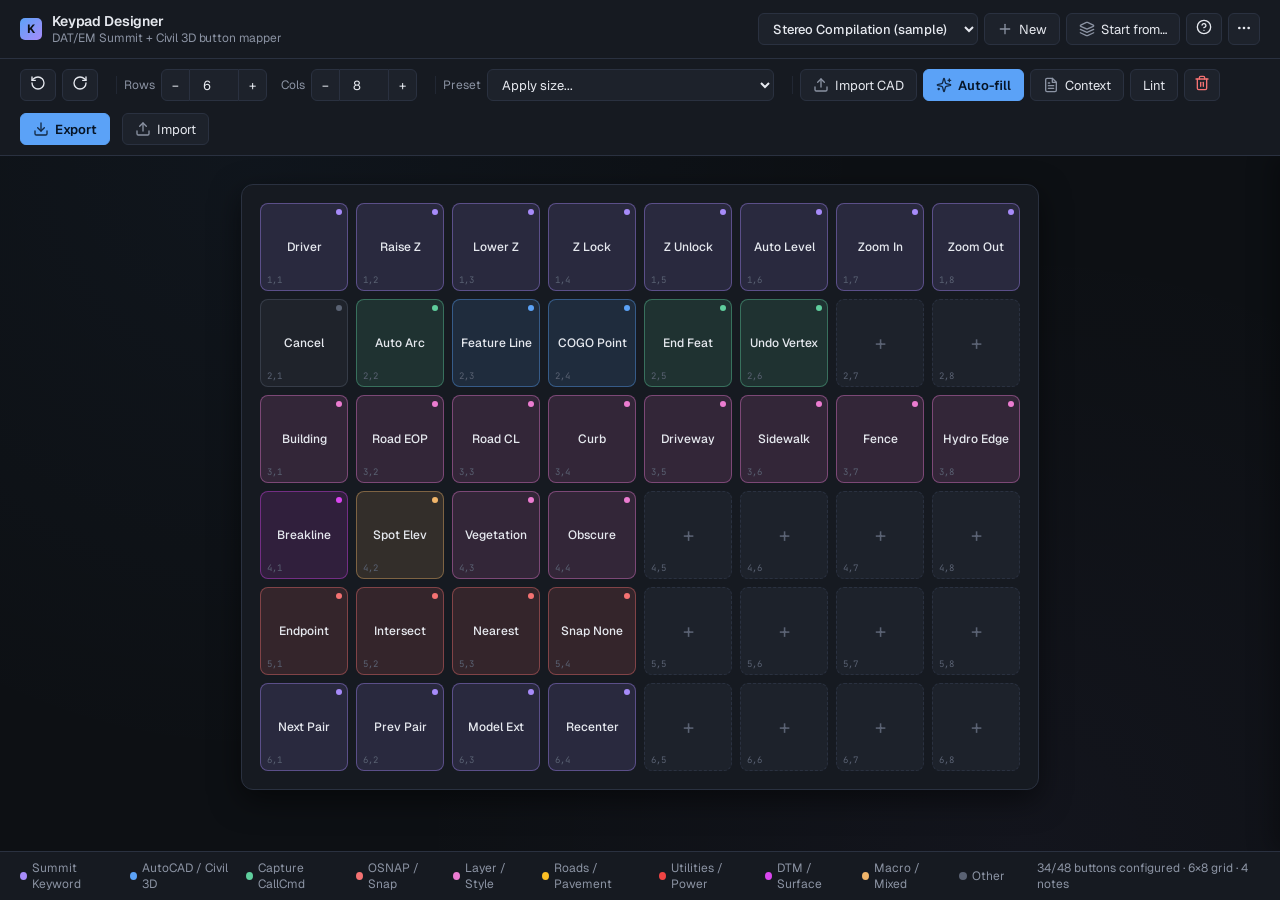
==== index.html @ 13aca1b8 "chore(ui): compact toolbar so it fits one row Three slim-downs to stop the lone "Import JSON / .dkf"" ====
<!DOCTYPE html>
<html lang="en">
<head>
  <meta charset="UTF-8">
  <meta name="viewport" content="width=device-width, initial-scale=1">
  <title>Keypad Designer · DAT/EM Summit Evolution</title>
  <meta name="description" content="AI-assisted keypad button designer for aerial photogrammetry stereo compilation in DAT/EM Summit Evolution + Civil 3D.">
  <link rel="preconnect" href="https://fonts.googleapis.com">
  <link rel="preconnect" href="https://fonts.gstatic.com" crossorigin>
  <link href="https://fonts.googleapis.com/css2?family=Geist:wght@400;500;600;700&family=JetBrains+Mono:wght@400;500&display=swap" rel="stylesheet">
  <link rel="stylesheet" href="css/app.css">
</head>
<body>
<div class="app">

  <!-- HEADER -->
  <header>
    <div class="logo">
      <div class="logo-mark">K</div>
      <div>
        Keypad Designer
        <div class="logo-sub">DAT/EM Summit + Civil 3D button mapper</div>
      </div>
    </div>
    <div class="spacer"></div>
    <div class="project-controls">
      <select id="projectSelect" title="Switch project"></select>
      <button onclick="newProject()" title="New blank project"><span class="btn-icon" data-icon="plus"></span>New</button>
      <button onclick="openTemplatePicker()" title="Start a new project from an existing one"><span class="btn-icon" data-icon="layers"></span>Start from…</button>
      <button onclick="openGuide()" class="icon" title="Quick guide for Civil 3D + DAT/EM compilers"><span data-icon="help"></span></button>
      <details class="menu-popover">
        <summary class="icon menu-trigger" title="Project options"><span data-icon="more"></span></summary>
        <div class="popover-menu" id="projectMenu">
          <button onclick="toggleTemplate(); closeProjectMenu()" id="templateBtn"><span class="menu-icon" data-icon="starOutline"></span>Mark as template</button>
          <button onclick="renameProject(); closeProjectMenu()"><span class="menu-icon" data-icon="pencil"></span>Rename project</button>
          <button onclick="duplicateProject(); closeProjectMenu()"><span class="menu-icon" data-icon="copy"></span>Duplicate project</button>
          <div class="popover-divider"></div>
          <button onclick="deleteProject(); closeProjectMenu()" class="danger"><span class="menu-icon" data-icon="trash"></span>Delete project</button>
        </div>
      </details>
    </div>
  </header>

  <!-- TOOLBAR -->
  <div class="toolbar">
    <div class="group">
      <button id="undoBtn" class="icon" onclick="doUndo()" title="Undo (Cmd/Ctrl + Z) — reverses the last change to this project" disabled><span data-icon="rotateLeft"></span></button>
      <button id="redoBtn" class="icon" onclick="doRedo()" title="Redo (Cmd/Ctrl + Shift + Z, or Cmd/Ctrl + Y)" disabled><span data-icon="rotateRight"></span></button>
    </div>
    <div class="group">
      <label>Rows</label>
      <div class="stepper">
        <button onclick="changeGrid(-1, 0)">−</button>
        <input type="number" id="rowsInput" min="1" max="20" readonly>
        <button onclick="changeGrid(1, 0)">+</button>
      </div>
      <label style="margin-left:8px">Cols</label>
      <div class="stepper">
        <button onclick="changeGrid(0, -1)">−</button>
        <input type="number" id="colsInput" min="1" max="20" readonly>
        <button onclick="changeGrid(0, 1)">+</button>
      </div>
    </div>
    <div class="group">
      <label>Preset</label>
      <select onchange="applyPreset(this.value); this.value=''">
        <option value="">Apply size...</option>
        <option value="6,8">6 × 8 (small overlay)</option>
        <option value="9,12">9 × 12 (medium overlay)</option>
        <option value="18,14">18 × 14 (full DAT/EM keypad, 252 buttons)</option>
      </select>
    </div>
    <div class="group">
      <button onclick="openDxfImport()" title="Generate buttons from layers in a CAD .dxf / .dwg / .dwt file"><span class="btn-icon" data-icon="upload"></span>Import CAD</button>
      <button onclick="openAutofill()" title="Auto-generate a complete keypad layout from your project context" class="primary"><span class="btn-icon" data-icon="sparkles"></span>Auto-fill</button>
      <button onclick="openContext()" title="Edit project feature codes and conventions"><span class="btn-icon" data-icon="fileText"></span>Context</button>
      <button onclick="openLint()" id="lintBtn" title="Find common button-command bugs across the whole keypad (missing ^C^C, unclosed -LAYER, dialog INSERT, non-transparent OSNAP, etc.) and apply one-click fixes.">Lint</button>
      <button onclick="clearAll()" class="icon danger" title="Clear all buttons in this project (cannot be undone via a single click — use Cmd/Ctrl+Z if you change your mind)"><span data-icon="trash"></span></button>
    </div>
    <div class="spacer"></div>
    <button onclick="openExport()" class="primary"><span class="btn-icon" data-icon="download"></span>Export</button>
    <button onclick="openImport()" title="Import a .dkf or JSON backup file (or paste contents). For new buttons from a CAD layer table, use Import CAD instead."><span class="btn-icon" data-icon="upload"></span>Import</button>
  </div>

  <!-- MAIN -->
  <main>
    <div class="grid-area">
      <div id="emptyStateBanner" class="empty-banner" style="display:none">
        <div class="empty-banner-icon" data-icon="sparkles" data-icon-size="28"></div>
        <div class="empty-banner-text">
          <strong>This keypad is empty.</strong>
          <p>Drop a CAD file (.dwg / .dxf / .dwt) to auto-generate buttons from your layer table, or use Auto-fill for an AI-designed layout. You can also start from a saved template.</p>
        </div>
        <div class="empty-banner-actions">
          <button onclick="openDxfImport()" class="primary"><span class="btn-icon" data-icon="upload"></span>Import CAD file</button>
          <button onclick="openAutofill()"><span class="btn-icon" data-icon="sparkles"></span>Auto-fill</button>
          <button onclick="openTemplatePicker()"><span class="btn-icon" data-icon="layers"></span>Start from…</button>
        </div>
      </div>
      <div id="keypad" class="keypad"></div>
    </div>

    <!-- EDIT PANEL -->
    <aside class="side" id="sidePanel">
      <header>
        <div>
          <div class="side-title" id="sideTitle">Edit Button</div>
          <div class="side-pos" id="sidePos">—</div>
        </div>
        <button onclick="closeSide()" class="icon">✕</button>
      </header>
      <div class="side-body">

        <div class="ai-section">
          <div class="ai-header">
            <span class="ai-icon" data-icon="sparkles" data-icon-size="14"></span>
            <span>Generate from description</span>
          </div>
          <div class="ai-sub">Describe what you want this button to do, in plain English. I'll figure out the command syntax.</div>
          <div class="ai-suggestions" id="aiChips">
            <span class="ai-chip">Switch to BLDG layer and start a 3D polyline</span>
            <span class="ai-chip">Place a spot elevation as a COGO point</span>
            <span class="ai-chip">Lock cursor Z for collecting a roof outline</span>
            <span class="ai-chip">Start a breakline as a Civil 3D feature line</span>
            <span class="ai-chip">End the current feature</span>
            <span class="ai-chip">Toggle endpoint snap on transparently</span>
          </div>
          <textarea id="aiPrompt" placeholder="e.g. Switch to ROAD_EOP layer, start a 3D polyline, with nearest snap on"></textarea>
          <button class="ai-btn" id="aiBtn" onclick="generateCommand()">Generate</button>
          <div class="ai-status" id="aiStatus"></div>
        </div>

        <div class="field">
          <label>Label</label>
          <input type="text" id="fLabel" placeholder="e.g. Start Polyline">
        </div>

        <div class="field">
          <label>Category Color</label>
          <div class="color-swatch-row" id="colorRow"></div>
        </div>

        <div class="field">
          <label class="checkbox-row">
            <input type="checkbox" id="fHeader">
            <span>Section header (visual divider, no command)</span>
          </label>
        </div>

        <div class="field">
          <label>Span (cells)</label>
          <div class="span-controls">
            <span>W <input type="number" id="fWidth" min="1" max="14" value="1"></span>
            <span>H <input type="number" id="fHeight" min="1" max="18" value="1"></span>
          </div>
        </div>

        <div class="field">
          <label>Icon (BMP filename) <span style="color:var(--text-faint);font-weight:400">— optional</span></label>
          <input type="text" id="fBitmap" list="dkfBitmaps" placeholder="e.g. cross.bmp">
          <datalist id="dkfBitmaps">
            <option value="cross.bmp">crosshair</option>
            <option value="hcntl.bmp">horizontal control</option>
            <option value="vcntl.bmp">vertical control</option>
            <option value="hvcntl.bmp">horizontal + vertical control</option>
            <option value="inddep.bmp">independent point</option>
            <option value="paspnt.bmp">passpoint</option>
            <option value="photoc.bmp">photo center</option>
          </datalist>
          <div class="bitmap-tools">
            <input type="file" id="fBitmapUpload" accept="image/*" style="display:none">
            <button type="button" id="fBitmapUploadBtn" class="bitmap-upload-btn">Upload custom icon…</button>
            <button type="button" id="fBitmapDrawBtn" class="bitmap-upload-btn">Draw icon…</button>
            <span id="fBitmapPreview" class="bitmap-preview-tile" style="display:none"></span>
            <span id="fBitmapStatus" class="bitmap-status"></span>
          </div>
        </div>

        <div class="field">
          <label>Commands</label>
          <textarea id="fCommands" rows="6" placeholder="^C^C_PLINE&#10;_LAYER;S;UTIL_WATER;;"></textarea>
          <div id="lintList" class="lint-list"></div>
          <div class="examples">
            <div class="ex-title">Examples (click to insert)</div>
            <div class="ex-group">AutoCAD / Civil 3D</div>
            <div class="ex-item">^C^C<span class="ex-desc"> — cancel running command</span></div>
            <div class="ex-item">^C^C_3DPOLY<span class="ex-desc"> — start 3D polyline</span></div>
            <div class="ex-item">^C^C-LAYER;S;LAYER_NAME;;<span class="ex-desc"> — set active layer</span></div>
            <div class="ex-item">^C^C-INSERT;BLOCKNAME;<span class="ex-desc"> — insert a block (then click)</span></div>
            <div class="ex-item">'_-osnap;end<span class="ex-desc"> — set OSNAP to endpoint</span></div>
            <div class="ex-item">^C^C_AECCDRAWFEATURELINES<span class="ex-desc"> — Civil 3D feature line</span></div>
            <div class="ex-item">^C^C_AECCCREATEPTMANUAL<span class="ex-desc"> — create COGO point</span></div>
            <div class="ex-group">DAT/EM Capture</div>
            <div class="ex-item">AUTOARC3D<span class="ex-desc"> — 3D auto-arc (preferred for stereo)</span></div>
            <div class="ex-item">AUTOARC2D<span class="ex-desc"> — 2D auto-arc</span></div>
            <div class="ex-item">PSQR<span class="ex-desc"> — place square (building corners)</span></div>
            <div class="ex-item">PSQR2D<span class="ex-desc"> — 2D place square</span></div>
            <div class="ex-item">Bspline<span class="ex-desc"> — B-spline curve</span></div>
            <div class="ex-item">Breakline<span class="ex-desc"> — DAT/EM breakline collection</span></div>
            <div class="ex-item">place cell<span class="ex-desc"> — place a symbol cell (block)</span></div>
            <div class="ex-item">place lstring<span class="ex-desc"> — place a linestring</span></div>
            <div class="ex-item">place lstring stream space<span class="ex-desc"> — streaming linestring</span></div>
            <div class="ex-group">DAT/EM Capture CallCmds</div>
            <div class="ex-item">CallCmd EndFeature<span class="ex-desc"> — end the current feature</span></div>
            <div class="ex-item">CallCmd StartFeature<span class="ex-desc"> — start a new feature</span></div>
            <div class="ex-item">CallCmd UndoLastVertex<span class="ex-desc"> — back up one vertex</span></div>
            <div class="ex-item">CallCmd SmartCode<span class="ex-desc"> — smart code prompt</span></div>
            <div class="ex-group">Summit Evolution keywords</div>
            <div class="ex-item">Driver<span class="ex-desc"> — accept point at cursor</span></div>
            <div class="ex-item">ZoomIn<span class="ex-desc"> — image zoom in</span></div>
            <div class="ex-item">ZoomOut<span class="ex-desc"> — image zoom out</span></div>
            <div class="ex-item">RaiseZ<span class="ex-desc"> — raise stereo cursor Z</span></div>
            <div class="ex-item">LowerZ<span class="ex-desc"> — lower stereo cursor Z</span></div>
            <div class="ex-item">ZLock<span class="ex-desc"> — lock cursor at current Z</span></div>
            <div class="ex-item">ZUnlock<span class="ex-desc"> — release Z lock</span></div>
            <div class="ex-item">AutoLevel<span class="ex-desc"> — auto-level cursor on ground</span></div>
            <div class="ex-item">NextStereoPair<span class="ex-desc"> — next model in project</span></div>
            <div class="ex-item">ModelExtents<span class="ex-desc"> — zoom to current model</span></div>
          </div>
        </div>

        <div class="field">
          <label>Notes (private to this designer)</label>
          <textarea id="fNotes" rows="2" placeholder="What this button does, when to use it, etc."></textarea>
        </div>
      </div>
      <div class="side-footer">
        <button onclick="clearButton()" class="danger">Clear button</button>
        <div>
          <button onclick="closeSide()">Cancel</button>
          <button onclick="saveButton()" class="primary">Save</button>
        </div>
      </div>
    </aside>
  </main>

  <!-- STATUS -->
  <div class="status">
    <div class="legend" id="legend"></div>
    <div class="spacer" style="flex:1"></div>
    <div id="statusInfo">—</div>
  </div>

</div>

<!-- EXPORT MODAL -->
<div class="modal-bg" id="exportModal">
  <div class="modal">
    <header id="exportTitle">Export reference</header>
    <div class="modal-body">
      <div style="display:flex;gap:8px;margin-bottom:10px">
        <button onclick="setExportMode('text')" id="expBtnText" class="primary">Reference text</button>
        <button onclick="setExportMode('json')" id="expBtnJson">JSON backup</button>
        <button onclick="setExportMode('dkf')" id="expBtnDkf">DAT/EM .dkf</button>
        <button onclick="setExportMode('zip')" id="expBtnZip">ZIP (.dkf + bitmaps)</button>
      </div>
      <textarea class="export-text" id="exportText" readonly></textarea>
    </div>
    <footer>
      <button onclick="closeModal('exportModal')">Close</button>
      <button onclick="copyExport()" class="primary">Copy to clipboard</button>
      <button onclick="downloadExport()">Download</button>
    </footer>
  </div>
</div>

<!-- IMPORT MODAL -->
<div class="modal-bg" id="importModal" data-keep-on-bg-click="true">
  <div class="modal">
    <header>Import keypad</header>
    <div class="modal-body">
      <p style="color:var(--text-dim);font-size:12px;margin-top:0">Pick a <code>.dkf</code> or JSON backup file, or paste its contents below. Either is added as a new project (won't overwrite existing). Some <code>.dkf</code> features are flattened on import — see toast for details.</p>
      <div style="display:flex;gap:8px;align-items:center;margin:0 0 10px;font-size:12.5px">
        <input type="file" id="importFile" accept=".dkf,.json,.txt,application/json,text/plain" style="display:none">
        <button type="button" onclick="document.getElementById('importFile').click()" title="Pick a .dkf or .json file from disk. Contents are loaded into the textarea — click Import to actually create the project.">Choose file…</button>
        <span style="color:var(--text-faint)">— or paste below</span>
      </div>
      <textarea class="export-text" id="importText" placeholder='Paste JSON backup or .dkf contents'></textarea>
    </div>
    <footer>
      <button onclick="cancelModal('importModal')">Cancel</button>
      <button onclick="doImport()" class="primary">Import</button>
    </footer>
  </div>
</div>

<!-- DXF IMPORT MODAL -->
<div class="modal-bg" id="dxfImportModal" data-keep-on-bg-click="true">
  <div class="modal modal-wide">
    <header>Generate buttons from CAD layers</header>
    <div class="modal-body">
      <p style="color:var(--text-dim);font-size:12px;margin-top:0">Drop a <code>.dxf</code>, <code>.dwg</code>, or <code>.dwt</code> file. The layer table is parsed and you pick which layers become buttons. DWG/DWT parsing uses an in-browser WASM build of LibreDWG; expect a one-time ~14 MB download on first use of that path (cached after).</p>
      <div id="dxfDropZone" class="dxf-dropzone">
        <input type="file" id="dxfFile" accept=".dxf,.dwg,.dwt" style="display:none">
        <div id="dxfDropText">Drop a .dxf / .dwg / .dwt here, or <button type="button" id="dxfPickBtn" class="link-btn">choose file</button></div>
      </div>
      <div id="dxfStatus" class="ai-status"></div>
      <div id="dxfPickArea" style="display:none">
        <div class="dxf-controls">
          <input type="search" id="dxfSearch" placeholder="Filter by name…">
          <label class="checkbox-row"><input type="checkbox" id="dxfHideOff" checked><span>Hide layers that are OFF in the template</span></label>
          <label class="checkbox-row"><input type="checkbox" id="dxfHideEmpty" checked><span>Hide layers with no entities (not actually mapped in this drawing)</span></label>
          <div class="dxf-quick">
            <button type="button" onclick="dxfSelectAll(true)">Select all visible</button>
            <button type="button" onclick="dxfSelectAll(false)">None</button>
          </div>
        </div>
        <div id="dxfLayerList" class="dxf-layer-list"></div>

        <div id="dxfBlocksSection" class="dxf-blocks-section" style="display:none">
          <h4 class="dxf-section-heading">Blocks (insert-symbol buttons)</h4>
          <p class="dxf-section-sub">Each selected block becomes a button that switches to the block's dominant insertion layer and runs <code>-INSERT</code> for that symbol. The keypad press stops at the insertion-point prompt so you click where to drop it.</p>
          <div class="dxf-controls">
            <div class="dxf-quick">
              <button type="button" onclick="dxfBlocksSelectAll(true)">Select all used</button>
              <button type="button" onclick="dxfBlocksSelectAll(false)">None</button>
            </div>
          </div>
          <div id="dxfBlockList" class="dxf-layer-list"></div>
        </div>
        <div class="dxf-options">
          <label>Fill mode:
            <select id="dxfFillMode">
              <option value="empty">Fill empty cells only</option>
              <option value="replace">Replace all buttons</option>
            </select>
          </label>
          <label>Start at row: <input type="number" id="dxfStartRow" min="0" value="2" style="width:60px"></label>
        </div>
        <div class="dxf-options">
          <label class="checkbox-row"><input type="checkbox" id="dxfIncludeControls" checked><span>Prepend a default control row at the top (Driver, Z-lock, Cancel, OSNAPs, etc.) — auto-bumps the start row</span></label>
        </div>
        <div class="dxf-options">
          <label class="checkbox-row"><input type="checkbox" id="dxfLinkBlocks" checked><span>Auto-link blocks to their dominant layer (one button does layer-switch + symbol insert)</span></label>
        </div>
        <div class="dxf-options">
          <label class="checkbox-row"><input type="checkbox" id="dxfBlockIcons" checked><span>Bundle block previews as button icons (24×24 BMP — included automatically in ZIP export)</span></label>
        </div>
        <div class="dxf-options">
          <label class="checkbox-row"><input type="checkbox" id="dxfIncludeTool" checked><span>For unlinked layers, chain a drawing tool (3D polyline, feature line for breaklines, COGO point for spots)</span></label>
        </div>
        <div class="dxf-options">
          <label class="checkbox-row"><input type="checkbox" id="dxfIncludeHeaders" checked><span>Insert 2-wide section headers between categories</span></label>
        </div>
      </div>
    </div>
    <footer>
      <button onclick="closeModal('dxfImportModal')">Cancel</button>
      <button id="dxfReportBtn" onclick="dxfExportReport()" disabled title="AI-generate a CSV documenting every mapped layer"><span class="btn-icon" data-icon="barChart"></span>Layer report (CSV)</button>
      <button id="dxfGenerateBtn" onclick="dxfGenerate()" class="primary" disabled>Generate buttons</button>
    </footer>
  </div>
</div>

<!-- CONTEXT MODAL -->
<div class="modal-bg" id="contextModal" data-keep-on-bg-click="true">
  <div class="modal" style="width:560px">
    <header>Project Context · <span id="contextProjectName" style="color:var(--text-dim);font-weight:400"></span></header>
    <div class="modal-body">
      <p style="color:var(--text-dim);font-size:12.5px;margin-top:0;line-height:1.5">
        Paste your <strong style="color:var(--text)">feature code library</strong>, layer naming convention, or anything project-specific. The AI generator will use these exact names instead of generic placeholders.
      </p>
      <p style="color:var(--text-faint);font-size:12px;margin:0 0 10px;line-height:1.5">
        Useful things to include: layer codes (BLDG, ROAD_EOP, HYDRO_EDGE, etc.), what each represents, project type (planimetric / topographic / utility), client conventions, surface naming, anything else specific to this job.
      </p>
      <div style="display:flex;gap:8px;align-items:center;margin:0 0 8px;font-size:12.5px">
        <label for="contextTemplate" style="color:var(--text-dim)">Start from a baseline:</label>
        <select id="contextTemplate" style="flex:1;min-width:0"></select>
        <button type="button" onclick="insertContextTemplate()" title="Paste the selected baseline into the textarea below. If you already have context written, you'll be asked to confirm before it's replaced.">Insert</button>
      </div>
      <div style="display:flex;gap:8px;align-items:center;margin:0 0 10px;font-size:12.5px;flex-wrap:wrap">
        <span style="color:var(--text-dim)">Or:</span>
        <input type="file" id="contextDkfFile" accept=".dkf" style="display:none">
        <button type="button" onclick="document.getElementById('contextDkfFile').click()" title="Pick a .dkf file. Layer codes, block symbols, drawing tools, and operator controls are extracted from its buttons and written into the textarea as a structured context block.">Derive from .dkf…</button>
        <input type="file" id="contextTxtFile" accept=".txt,.md,text/plain" style="display:none">
        <button type="button" onclick="document.getElementById('contextTxtFile').click()" title="Load a previously-saved context .txt file into the textarea.">Load .txt…</button>
        <button type="button" onclick="saveContextToFile()" title="Save the current textarea content as a .txt file so you can reuse it across projects.">Save .txt</button>
      </div>
      <textarea class="export-text" id="contextText" style="height:280px" placeholder="Example:&#10;Project: 2024 Mecklenburg County planimetric mapping&#10;Scale: 1in = 100ft, 2ft contours&#10;&#10;Layer codes:&#10;BLDG - building outlines, closed polylines&#10;ROAD_EOP - edge of pavement, 3D polyline&#10;ROAD_CL - road centerline, 3D polyline&#10;CURB - curb back, 3D polyline&#10;BREAKLINE - topographic breakline as Civil 3D feature line&#10;SPOT - spot elevation as COGO point&#10;HYDRO_EDGE - water edge at time of flight&#10;..."></textarea>
    </div>
    <footer>
      <button onclick="cancelModal('contextModal')">Cancel</button>
      <button onclick="saveContext()" class="primary">Save context</button>
    </footer>
  </div>
</div>

<!-- AUTOFILL MODAL -->
<div class="modal-bg" id="autofillModal" data-keep-on-bg-click="true">
  <div class="modal" style="width:520px">
    <header>
      <span class="modal-header-icon" data-icon="sparkles" data-icon-size="18"></span>
      Auto-fill keypad layout
    </header>
    <div class="modal-body">
      <p style="color:var(--text-dim);font-size:13px;margin-top:0;line-height:1.5">
        I'll design a full <strong id="autofillGridSize" style="color:var(--text)"></strong> layout based on your project context: stereo controls, drawing tools, layer switches for your feature codes, OSNAPs, and navigation.
      </p>

      <div id="autofillNoContext" style="display:none;background:rgba(244,180,114,0.1);border:1px solid rgba(244,180,114,0.3);border-radius:6px;padding:10px;margin-bottom:14px;font-size:12px;color:var(--warning)">
        ⚠ No project context set. The layout will use generic layer names. For best results, click <strong>Cancel</strong> and set up Context first with your real feature codes.
      </div>

      <div class="field" style="margin-bottom:14px">
        <label>Fill mode</label>
        <div style="display:flex;flex-direction:column;gap:6px;margin-top:4px">
          <label style="display:flex;align-items:flex-start;gap:8px;cursor:pointer;color:var(--text);text-transform:none;letter-spacing:0;font-size:13px;font-weight:400">
            <input type="radio" name="fillMode" value="empty" checked style="margin-top:2px;accent-color:var(--accent)">
            <span>Fill empty buttons only <span style="color:var(--text-dim)">(keep buttons I've already configured)</span></span>
          </label>
          <label style="display:flex;align-items:flex-start;gap:8px;cursor:pointer;color:var(--text);text-transform:none;letter-spacing:0;font-size:13px;font-weight:400">
            <input type="radio" name="fillMode" value="replace" style="margin-top:2px;accent-color:var(--accent)">
            <span>Replace everything <span style="color:var(--text-dim)">(start fresh)</span></span>
          </label>
        </div>
      </div>

      <div class="field">
        <label>Additional instructions (optional)</label>
        <textarea id="autofillExtra" rows="3" style="width:100%" placeholder="e.g. Focus on planimetric features only. Or: this is a utility mapping job, prioritize underground utilities."></textarea>
      </div>

      <div id="autofillStatus" class="ai-status" style="margin-top:8px"></div>
    </div>
    <footer>
      <button onclick="cancelModal('autofillModal')">Cancel</button>
      <button onclick="doAutofill()" class="ai-btn" id="autofillBtn" style="width:auto;padding:8px 18px">Generate layout</button>
    </footer>
  </div>
</div>

<!-- GUIDE MODAL -->
<div class="modal-bg" id="guideModal">
  <div class="modal modal-wide">
    <header>Quick guide — Civil 3D + DAT/EM keypads</header>
    <div class="modal-body guide-body">
      <p class="guide-intro">If you're new to keypad-driven aerial photogrammetry compilation in Civil 3D + DAT/EM Summit Evolution, this is the 5-minute primer. Skim once, come back when needed.</p>

      <h3>1. Macro syntax — the prefixes that matter</h3>
      <p>Every keypad button sends a command string. Five prefixes are doing the heavy lifting:</p>
      <ul>
        <li><code>^C^C</code> — cancels any running command before yours starts. Always use it on the first line of an AutoCAD/Civil 3D macro, or your button gets eaten by whatever was already running.</li>
        <li><code>_</code> — language-independent command name. <code>_LINE</code> works on French Civil 3D; bare <code>LINE</code> might not. Use it on every AutoCAD command.</li>
        <li><code>-</code> — suppresses the dialog popup. <code>LAYER</code> opens the Layer Manager (breaks your collection rhythm). <code>-LAYER</code> runs at the command line. Always use the dash form while digitizing.</li>
        <li><code>'</code> — transparent command. Runs inside the current command without ending it. Mostly for mid-feature OSNAP toggles: <code>'_-osnap;end</code>.</li>
        <li><code>;</code> — equals pressing Enter. <code>-LAYER;S;BLDG;;</code> is <em>dash-LAYER, Enter, Set, Enter, BLDG, Enter, Enter</em>. The trailing <code>;;</code> exits the LAYER command — forgetting it leaves LAYER hanging and eating your next keypress.</li>
      </ul>

      <h3>2. Three command types, three places they run</h3>
      <ul>
        <li><strong>AutoCAD / Civil 3D keyins</strong> like <code>_3DPOLY</code>, <code>-LAYER</code>, <code>_AECCDRAWFEATURELINES</code> — run in the AutoCAD command line. The bulk of your macros.</li>
        <li><strong>Summit Evolution keywords</strong> like <code>Driver</code>, <code>RaiseZ</code>, <code>ZLock</code> — drive Summit itself (the stereo viewer). <strong>Case-sensitive</strong> — <code>driver</code> won't work, only <code>Driver</code>.</li>
        <li><strong>DAT/EM Capture commands</strong> like <code>AUTOARC3D</code>, <code>PSQR</code>, <code>place cell</code> — come from Capture for AutoCAD. <strong>Capture must be loaded</strong> in your Civil 3D session or these silently do nothing. Test with <code>AUTOARC3D</code> at the command line — if AutoCAD says "Unknown command," Capture isn't loaded.</li>
      </ul>

      <h3>3. Patterns you'll use constantly</h3>
      <dl class="guide-dl">
        <dt>Switch layer + start linear collection</dt>
        <dd><code>^C^C-LAYER;S;V-ROAD-PAVE;;\nAUTOARC3D</code> — DAT/EM Capture's 3D auto-arc, the default for ground-following linear features (roads, curbs, fences, edges, hydro).</dd>
        <dt>Switch layer + collect a building / right-angle feature</dt>
        <dd><code>^C^C-LAYER;S;V-BLDG;;\nPSQR2D</code> — DAT/EM "place square" auto-squares 90° corners. Use for buildings, decks, foundations, porches, garages, retaining-wall corners, anything orthogonal.</dd>
        <dt>Switch layer + insert a symbol</dt>
        <dd><code>^C^C-LAYER;S;V-UTIL-POWR-POLE;;\n-INSERT;POLE;</code> — point features. Macro ends at the insertion-point prompt; you click in the stereo image to place.</dd>
        <dt>Breakline for surface generation</dt>
        <dd><code>^C^C-LAYER;S;V-TOPO-BRKL;;\n_AECCDRAWFEATURELINES</code> — Civil 3D feature line. These can be added to a TIN as actual surface breaklines.</dd>
        <dt>Spot elevation as COGO point</dt>
        <dd><code>^C^C-LAYER;S;V-TOPO-SPOT;;\n_AECCCREATEPTMANUAL</code> — surveyable, gets a number, drops on the right layer.</dd>
        <dt>Mid-feature snap toggle</dt>
        <dd><code>'_-osnap;end</code> — transparent OSNAP set, doesn't interrupt the active drawing command.</dd>
      </dl>

      <h3>4. Stereo workflow tips</h3>
      <ul>
        <li><strong>Z-lock for constant-height features</strong>: roof outlines, water surfaces, parking-lot edges. <code>ZLock</code> pins your cursor's elevation; draw the perimeter; <code>ZUnlock</code> when done. Without Z-lock you get a wavy surface no one wants.</li>
        <li><strong>AutoLevel</strong> drops the stereo cursor onto the ground at the current XY. Use when you've drifted up off the surface.</li>
        <li><strong>Driver</strong> is the most-pressed key in the session — it accepts a point at cursor. Put it under your dominant hand, top-left of the keypad.</li>
        <li><strong>NextStereoPair</strong> / <strong>PreviousStereoPair</strong> let you move between models without leaving the keypad and reaching for the mouse.</li>
      </ul>

      <h3>5. Pick the right linear collection tool</h3>
      <p>Three DAT/EM tools cover almost all linear feature work; pick based on the feature's geometry:</p>
      <ul>
        <li><strong><code>PSQR2D</code> (place square, 2D)</strong> — buildings, decks, foundations, porches, sheds, garages, any right-angle structure. Auto-squares 90° corners as you collect — much faster + cleaner than freehand. Pair with <code>ZLock</code> for roof-level collection (constant Z).</li>
        <li><strong><code>AUTOARC3D</code> (3D auto-arc)</strong> — curves and organic linears: curbs, road edges, fences, hydro edges, tree lines, sidewalks. Streams a 3D linestring as you drive the stereo cursor.</li>
        <li><strong><code>_AECCDRAWFEATURELINES</code> (Civil 3D feature line)</strong> — anything that's going into a surface as a breakline (drainage, retaining-wall toes, graded pavement edges). Has elevation-edit tools, plays nice with the TIN.</li>
      </ul>
      <p>Rule of thumb: <em>right angles → PSQR2D, organic curves → AUTOARC3D, surface breakline → feature line.</em> Don't bother with <code>_3DPOLY</code> or <code>Bspline</code> — they're worse versions of these for compilation work.</p>

      <h3>6. Common mistakes that bite</h3>
      <ul>
        <li><strong>Forgetting <code>^C^C</code></strong> — your macro starts mid-way through a still-running command. Almost always wrong.</li>
        <li><strong>Bare <code>LAYER</code></strong> instead of <code>-LAYER</code> — the dialog pops during your collection.</li>
        <li><strong>Missing trailing <code>;;</code></strong> on <code>-LAYER;S;NAME;;</code> — LAYER stays open and consumes your next keypress.</li>
        <li><strong>Case-wrong Summit keywords</strong> — <code>driver</code> is silent, only <code>Driver</code> works.</li>
        <li><strong>Capture commands without Capture loaded</strong> — layer switches fine, then <code>AUTOARC3D</code> hits an unknown command and you're staring at an empty command line.</li>
        <li><strong>Two keypads open at once</strong> — one wins the connection, the other quietly drops commands. Close the extra.</li>
      </ul>

      <h3>7. Using this tool to speed up keypad setup</h3>
      <ol>
        <li><strong>Drop your project's CAD template</strong> (📐 Import CAD file). The tool reads the layer table, pre-selects only the layers that actually have entities in the drawing — usually 30–60 of them out of hundreds defined.</li>
        <li><strong>Auto-linked blocks</strong> save you the two-step workflow. If your drawing has <code>POLE</code> inserted 46× on <code>V-UTIL-POWR-POLE</code>, the layer button does both — one press switches the layer AND starts <code>-INSERT POLE</code>.</li>
        <li><strong>Section headers + color categories</strong> let your eye find the right cluster fast. Auto-generated layouts group by category (Roads, Utilities, DTM) with 2-wide colored headers.</li>
        <li><strong>Bulk select + recolor / find-replace</strong> (Cmd/Ctrl-click cells, then use the floating action bar). Useful for "rename V-ROAD-PAVE to V-PVMT-EDGE across 12 buttons" or "make all the OSNAPs coral."</li>
        <li><strong>Custom BMP icons</strong> — upload or draw a 24×24 icon for any button. Export as ZIP gives you the <code>.dkf</code> + a <code>bitmaps/</code> folder ready to drop into <code>C:\DAT-EM\Bitmaps\</code>.</li>
        <li><strong>Mark working projects as templates</strong> (☆ → ★) so next job starts from your refined layout, not blank.</li>
      </ol>

      <h3>8. Useful keyboard shortcuts in this designer</h3>
      <ul>
        <li><strong>Cmd/Ctrl + Click</strong> a cell → toggle into multi-select.</li>
        <li><strong>Shift + Click</strong> a cell → extend selection to a rectangle.</li>
        <li><strong>Cmd/Ctrl + Enter</strong> in the side panel → save button.</li>
        <li><strong>Cmd/Ctrl + Z</strong> / <strong>Cmd/Ctrl + Shift + Z</strong> → undo / redo any change (including bulk ops, AI auto-fill, drag-rearrange).</li>
        <li><strong>Esc</strong> → close any modal or the side panel (prompts if unsaved changes).</li>
      </ul>

      <h3>9. Resources outside this tool</h3>
      <ul>
        <li>DAT/EM downloads page — official PDFs of all Summit Keywords and Capture CallCmds: <code>datem.com/downloads-2/</code></li>
        <li>DAT/EM Snapping Guide for Capture for AutoCAD — official OSNAP setup PDF.</li>
        <li>Civil 3D Help — search for <code>_AECCDRAWFEATURELINES</code>, <code>_AECCCREATEPTMANUAL</code>, <code>_AECCADDSURFBREAKLINES</code>.</li>
      </ul>
    </div>
    <footer>
      <button onclick="closeModal('guideModal')" class="primary">Got it</button>
    </footer>
  </div>
</div>

<!-- BLOCK CONFIG MODAL -->
<div class="modal-bg" id="blockConfigModal" data-keep-on-bg-click="true">
  <div class="modal" style="width:540px">
    <header>Configure block insertion</header>
    <div class="modal-body">
      <div class="field block-preview-field">
        <div>
          <label>Block</label>
          <div id="blockConfigName" class="block-config-name"></div>
          <div id="blockConfigStats" class="block-config-stats"></div>
        </div>
        <canvas id="blockConfigCanvas" class="block-preview-canvas" width="160" height="160"></canvas>
      </div>
      <div class="field">
        <label>Insert on layer</label>
        <select id="blockConfigLayer"></select>
      </div>
      <div class="field">
        <div style="display:flex;gap:12px">
          <label style="flex:1">Scale (X = Y)<br><input type="number" id="blockConfigScale" step="0.1" min="0" value="1"></label>
          <label style="flex:1">Rotation (degrees)<br><input type="number" id="blockConfigRotation" step="1" value="0"></label>
        </div>
      </div>
      <div class="field">
        <label>Resulting macro</label>
        <pre id="blockConfigPreview" class="block-config-preview"></pre>
        <p style="font-size:11px;color:var(--text-dim);margin:6px 0 0">The macro stops at the insertion-point prompt — on the keypad, press the button, then click where the symbol goes.</p>
      </div>
    </div>
    <footer>
      <button onclick="cancelModal('blockConfigModal')">Cancel</button>
      <button onclick="resetBlockConfig()">Reset to defaults</button>
      <button onclick="saveBlockConfig()" class="primary">Save</button>
    </footer>
  </div>
</div>

<!-- DRAW ICON MODAL -->
<div class="modal-bg" id="drawIconModal" data-keep-on-bg-click="true">
  <div class="modal" style="width:520px">
    <header>Draw a 24×24 icon</header>
    <div class="modal-body">
      <p style="color:var(--text-dim);font-size:12px;margin-top:0">Click or drag to paint pixels. Saves as a real 24-bit BMP, gets bundled in the ZIP export.</p>
      <div class="draw-ai">
        <input type="text" id="drawAiPrompt" placeholder="Describe an icon: 'fence', 'breakline', 'building outline'…">
        <button type="button" id="drawAiBtn"><span class="btn-icon" data-icon="sparkles"></span>Generate</button>
      </div>
      <div id="drawAiStatus" class="ai-status"></div>
      <div class="draw-tools">
        <button type="button" id="drawPencilBtn" class="primary" data-tool="pencil">Pencil</button>
        <button type="button" id="drawEraserBtn" data-tool="eraser">Eraser</button>
        <button type="button" id="drawClearBtn" class="danger">Clear all</button>
        <div class="draw-preview-row">
          <span style="color:var(--text-dim);font-size:11px">Actual size →</span>
          <span id="drawPreviewTile" class="bitmap-preview-tile"></span>
        </div>
      </div>
      <div class="draw-canvas-wrap">
        <canvas id="drawCanvas" width="384" height="384"></canvas>
      </div>
      <div class="field">
        <label>Filename (auto-generated, edit if you want)</label>
        <input type="text" id="drawFilename" placeholder="my_icon.bmp">
      </div>
    </div>
    <footer>
      <button onclick="cancelDrawnIcon()">Cancel</button>
      <button onclick="saveDrawnIcon()" class="primary">Save icon</button>
    </footer>
  </div>
</div>

<!-- TEMPLATE PICKER MODAL -->
<div class="modal-bg" id="templatePickerModal">
  <div class="modal">
    <header>Start a new project from…</header>
    <div class="modal-body">
      <p style="color:var(--text-dim);font-size:12px;margin-top:0">Pick an existing project to clone (its buttons, grid size, context, and category colors). Projects you've marked with ★ are listed first — those are typically reusable starting points. The clone is a separate project; edits to it won't affect the original.</p>
      <div id="templatePickerList" class="template-list"></div>
    </div>
    <footer>
      <button onclick="closeModal('templatePickerModal')">Cancel</button>
    </footer>
  </div>
</div>

<!-- BULK SELECTION ACTION BAR -->
<div class="action-bar" id="actionBar">
  <span class="action-bar-count" id="actionBarCount">0 selected</span>
  <span class="action-bar-divider"></span>
  <span class="action-bar-label">Recolor:</span>
  <div id="actionBarSwatches" class="action-bar-swatches"></div>
  <span class="action-bar-divider"></span>
  <button onclick="openBulkFindReplace()">Find / replace…</button>
  <button onclick="bulkDelete()" class="danger">Delete</button>
  <button onclick="clearBulkSelection()" class="action-bar-close" title="Clear selection (Esc)"><span data-icon="x" data-icon-size="14"></span></button>
</div>

<!-- BULK FIND/REPLACE MODAL -->
<div class="modal-bg" id="bulkFindModal" data-keep-on-bg-click="true">
  <div class="modal">
    <header>Find / replace in selection</header>
    <div class="modal-body">
      <p style="color:var(--text-dim);font-size:12px;margin-top:0">Replace text across <span id="bulkFindCount">0</span> selected buttons. Case-sensitive.</p>
      <div class="field"><label>Find</label><input type="text" id="bulkFindFrom" placeholder="e.g. V-ROAD-"></div>
      <div class="field"><label>Replace with</label><input type="text" id="bulkFindTo" placeholder="e.g. V-PVMT-"></div>
      <div class="field">
        <label>Apply to</label>
        <div style="display:flex;gap:12px;flex-wrap:wrap">
          <label class="checkbox-row"><input type="checkbox" id="bulkFindLabel" checked><span>Labels</span></label>
          <label class="checkbox-row"><input type="checkbox" id="bulkFindCommands" checked><span>Macros</span></label>
          <label class="checkbox-row"><input type="checkbox" id="bulkFindNotes"><span>Notes</span></label>
        </div>
      </div>
    </div>
    <footer>
      <button onclick="cancelModal('bulkFindModal')">Cancel</button>
      <button onclick="doBulkFindReplace()" class="primary">Replace</button>
    </footer>
  </div>
</div>

<!-- LINT MODAL -->
<div class="modal-bg" id="lintModal" data-keep-on-bg-click="true">
  <div class="modal modal-wide">
    <header>
      Lint findings <span id="lintCountChip" style="color:var(--text-dim);font-weight:400;margin-left:6px"></span>
    </header>
    <div class="modal-body" id="lintBody">
      <!-- rendered by renderLintModal() -->
    </div>
    <footer>
      <button onclick="closeModal('lintModal')">Close</button>
      <button onclick="applyAllSafeLintFixes()" class="primary" id="lintFixAllBtn" title="Apply every auto-fixable finding across all categories. Skips warnings without a mechanical fix.">Auto-fix everything safe</button>
    </footer>
  </div>
</div>

<!-- TOAST -->
<div class="toast" id="toast"></div>

<script type="module" src="js/main.js"></script>
</body>
</html>
---- css/app.css ----
/* css/app.css */

:root {
  --bg: #0d1014;
  --bg-elev: #161a21;
  --bg-elev-2: #1d222b;
  --bg-elev-3: #262c37;
  --border: #2a3140;
  --border-strong: #3a4254;
  --text: #e6e9ef;
  --text-dim: #8b93a3;
  --text-faint: #5a6273;
  --accent: #5ba2f7;
  --accent-dim: #2c5a99;
  --danger: #f47272;
  --success: #5fce9d;
  --warning: #f0b56a;

  --c-summit: #a78bfa;
  --c-cad: #5ba2f7;
  --c-capture: #5fce9d;
  --c-mixed: #f0b56a;
  --c-osnap: #f47272;
  --c-layer: #ec7cd1;

  --shadow-md: 0 4px 12px rgba(0, 0, 0, 0.35);
  --shadow-lg: 0 10px 30px rgba(0, 0, 0, 0.5);
}

* { box-sizing: border-box; }
html, body {
  margin: 0; padding: 0;
  background: var(--bg);
  color: var(--text);
  font-family: "Geist", -apple-system, BlinkMacSystemFont, "Segoe UI", Roboto, sans-serif;
  -webkit-font-smoothing: antialiased;
  -moz-osx-font-smoothing: grayscale;
  font-size: 14px;
  height: 100vh;
  overflow: hidden;
}

.app {
  display: grid;
  grid-template-rows: auto auto 1fr auto;
  height: 100vh;
}

/* HEADER */
header {
  background: var(--bg-elev);
  border-bottom: 1px solid var(--border);
  padding: 12px 20px;
  display: flex;
  align-items: center;
  gap: 16px;
}
.project-controls {
  display: flex;
  align-items: center;
  gap: 6px;
}
.project-controls select { min-width: 220px; font-weight: 500; }
.popover-menu button { height: auto; padding: 8px 10px; }
.logo {
  font-weight: 600;
  letter-spacing: -0.01em;
  display: flex;
  align-items: center;
  gap: 10px;
}
.logo-mark {
  width: 22px; height: 22px;
  border-radius: 5px;
  background: linear-gradient(135deg, var(--accent), var(--c-summit));
  display: grid; place-items: center;
  font-size: 12px;
  font-weight: 700;
  color: #0d1014;
}
.logo-sub { color: var(--text-dim); font-weight: 400; font-size: 12px; }
.spacer { flex: 1; }

/* BUTTONS */
button, .btn {
  background: var(--bg-elev-2);
  border: 1px solid var(--border);
  color: var(--text);
  padding: 0 12px;
  height: 32px;
  border-radius: 6px;
  font-size: 13px;
  cursor: pointer;
  font-family: inherit;
  display: inline-flex;
  align-items: center;
  gap: 6px;
  transition: background 0.12s, border-color 0.12s;
  white-space: nowrap;
}
button:hover, .btn:hover {
  background: var(--bg-elev-3);
  border-color: var(--border-strong);
}
button.primary, .btn.primary {
  background: var(--accent);
  border-color: var(--accent);
  color: #061425;
  font-weight: 600;
}
button.primary:hover { background: #6db1ff; border-color: #6db1ff; }
button.danger { color: var(--danger); }
button.danger:hover { background: rgba(244, 114, 114, 0.1); border-color: var(--danger); }
button.icon { padding: 0 9px; min-width: 32px; justify-content: center; }
/* SVG icons embedded inside buttons */
.btn-icon, .menu-icon { display: inline-flex; align-items: center; justify-content: center; flex-shrink: 0; }
.btn-icon { color: var(--text-dim); }
button.primary .btn-icon { color: inherit; opacity: 0.85; }
button:hover .btn-icon { color: var(--text); }
.menu-icon { width: 16px; height: 16px; color: var(--text-dim); }
.popover-menu button:hover .menu-icon { color: var(--text); }
.popover-menu button.danger .menu-icon { color: var(--danger); }
.modal-header-icon { display: inline-flex; align-items: center; color: var(--accent); margin-right: 6px; }

select, input[type=text], input[type=number], input[type=search] {
  background: var(--bg-elev-2);
  border: 1px solid var(--border);
  color: var(--text);
  padding: 0 10px;
  height: 32px;
  border-radius: 6px;
  font-family: inherit;
  font-size: 13px;
  outline: none;
  transition: border-color 0.12s;
}
textarea {
  background: var(--bg);
  border: 1px solid var(--border);
  color: var(--text);
  padding: 8px 10px;
  border-radius: 6px;
  font-family: inherit;
  font-size: 13px;
  outline: none;
  transition: border-color 0.12s;
}
select:hover, input:hover { border-color: var(--border-strong); }
select:focus, input:focus, textarea:focus { border-color: var(--accent); }
textarea {
  resize: vertical;
  font-family: "JetBrains Mono", "Menlo", "Consolas", monospace;
  font-size: 12.5px;
  line-height: 1.5;
}

/* TOOLBAR */
.toolbar {
  background: var(--bg-elev);
  border-bottom: 1px solid var(--border);
  padding: 10px 20px;
  display: flex;
  align-items: center;
  gap: 12px;
  flex-wrap: wrap;
  font-size: 13px;
}
.toolbar .group {
  display: flex; align-items: center; gap: 6px;
  position: relative;
  padding-right: 14px;
}
.toolbar .group + .group::before {
  content: "";
  position: absolute;
  left: -8px;
  top: 50%;
  transform: translateY(-50%);
  width: 1px;
  height: 18px;
  background: var(--border);
  opacity: 0.6;
}
.toolbar .group:last-child { padding-right: 0; }
.toolbar label { color: var(--text-dim); font-size: 12px; }
.stepper { display: inline-flex; align-items: center; }
.stepper input { width: 48px; text-align: center; border-radius: 0; border-left: none; border-right: none; }
.stepper button { border-radius: 6px 0 0 6px; padding: 6px 10px; }
.stepper button:last-child { border-radius: 0 6px 6px 0; }

/* MAIN */
main { display: flex; overflow: hidden; position: relative; }
.grid-area {
  flex: 1;
  overflow: auto;
  padding: 28px;
  display: flex;
  flex-direction: column;
  align-items: center;
  gap: 12px;
  background:
    radial-gradient(circle at 20% 0%, rgba(91, 162, 247, 0.04), transparent 50%),
    radial-gradient(circle at 80% 100%, rgba(167, 139, 250, 0.04), transparent 50%);
}
.keypad {
  display: grid;
  gap: 8px;
  padding: 18px;
  background: var(--bg-elev);
  border: 1px solid var(--border);
  border-radius: 12px;
  box-shadow: var(--shadow-lg);
}
.key {
  aspect-ratio: 1;
  min-width: 72px;
  background: var(--bg-elev-2);
  border: 1px solid var(--border);
  border-radius: 8px;
  cursor: pointer;
  display: flex;
  flex-direction: column;
  align-items: center;
  justify-content: center;
  padding: 6px;
  text-align: center;
  transition: transform 0.08s, border-color 0.12s, background 0.12s;
  position: relative;
  overflow: hidden;
}
.key:hover { transform: translateY(-1px); border-color: var(--border-strong); }
.key.empty { border-style: dashed; color: var(--text-faint); }
.key.empty .plus { font-size: 20px; line-height: 1; color: var(--text-faint); }
.key .label {
  font-size: 12px;
  font-weight: 500;
  line-height: 1.2;
  word-break: break-word;
  overflow: hidden;
  display: -webkit-box;
  -webkit-line-clamp: 4;
  -webkit-box-orient: vertical;
}
.key .badge {
  position: absolute;
  top: 5px; right: 5px;
  width: 6px; height: 6px;
  border-radius: 50%;
}
.key .pos {
  position: absolute;
  bottom: 4px; left: 6px;
  font-size: 9px;
  color: var(--text-faint);
  font-family: "JetBrains Mono", monospace;
}
.key.configured { color: var(--text); }
.key.selected {
  outline: 2px solid #5ba2f7;
  outline-offset: -2px;
  box-shadow: 0 0 0 1px rgba(91,162,247,0.5);
}
.key.dragging { opacity: 0.4; }
.key.drop-target { outline: 2px dashed #5fce9d; outline-offset: -2px; }
.key[draggable="true"] { cursor: grab; }
.key[draggable="true"]:active { cursor: grabbing; }
.key.is-header { border-width: 2px; text-transform: uppercase; letter-spacing: 0.04em; }
.key .bitmap-tag {
  display: inline-flex; align-items: center; gap: 4px;
  font-size: 10px; font-family: "JetBrains Mono", monospace;
  color: var(--text-dim);
  background: rgba(255, 255, 255, 0.06);
  padding: 2px 5px;
  border-radius: 4px;
  margin-top: 4px;
}
.key .bitmap-thumb {
  display: block;
  width: 32px; height: 32px;
  object-fit: contain;
  image-rendering: pixelated;
  background: rgba(255, 255, 255, 0.04);
  border-radius: 4px;
  padding: 2px;
  margin: 0 auto 2px;
}

/* Bitmap upload field in the side-panel editor */
.bitmap-tools {
  display: flex; align-items: center; gap: 10px;
  margin-top: 6px;
  flex-wrap: wrap;
}
.bitmap-upload-btn {
  font-size: 12px;
  border-style: dashed;
}
.bitmap-preview-tile {
  display: inline-flex;
  width: 36px; height: 36px;
  background: rgba(255,255,255,0.04);
  border: 1px solid var(--border);
  border-radius: 6px;
  align-items: center; justify-content: center;
  flex-shrink: 0;
}
.bitmap-preview-tile img {
  max-width: 28px; max-height: 28px;
  image-rendering: pixelated;
}
.bitmap-status {
  font-size: 11px;
  color: var(--text-dim);
}

/* Draw-icon modal */
.draw-ai {
  display: flex; gap: 8px; margin-bottom: 6px;
}
.draw-ai input { flex: 1; }
.draw-tools {
  display: flex; gap: 8px; align-items: center; margin-bottom: 12px;
  flex-wrap: wrap;
}
.draw-preview-row {
  display: inline-flex; align-items: center; gap: 6px;
  margin-left: auto;
}
.draw-canvas-wrap {
  display: flex; justify-content: center;
  padding: 8px;
  background: var(--bg-elev-2);
  border: 1px solid var(--border);
  border-radius: 8px;
  margin-bottom: 12px;
}
#drawCanvas {
  display: block;
  width: 384px; height: 384px;
  cursor: crosshair;
  image-rendering: pixelated;
  background: #f5f5f5;
  border-radius: 4px;
  touch-action: none;
}
.key.is-header .label { font-size: 13px; font-weight: 700; }
.key.is-header .badge { display: none; }

.checkbox-row { display: flex; align-items: center; gap: 8px; cursor: pointer; font-weight: 400; }
.checkbox-row input[type="checkbox"] { width: 16px; height: 16px; cursor: pointer; }

.span-controls { display: flex; gap: 16px; align-items: center; }
.span-controls span { display: flex; align-items: center; gap: 6px; color: var(--text-dim); font-size: 12px; }
.span-controls input[type="number"] { width: 56px; }

/* Quick-guide modal */
.guide-body { font-size: 13px; line-height: 1.55; }
.guide-intro { color: var(--text-dim); margin-top: 0; }
.guide-body h3 {
  margin: 22px 0 8px;
  font-size: 14px;
  font-weight: 600;
  letter-spacing: 0.005em;
  padding-bottom: 4px;
  border-bottom: 1px solid var(--border);
}
.guide-body h3:first-of-type { margin-top: 14px; }
.guide-body p { margin: 0 0 8px; color: var(--text); }
.guide-body ul, .guide-body ol { margin: 4px 0 8px 18px; padding: 0; }
.guide-body li { margin-bottom: 4px; }
.guide-body code {
  font-family: "JetBrains Mono", monospace;
  font-size: 11.5px;
  background: var(--bg-elev-2);
  border: 1px solid var(--border);
  padding: 1px 5px;
  border-radius: 3px;
  word-break: break-all;
}
.guide-body strong { color: var(--text); }
.guide-body em { color: var(--text); font-style: italic; }
.guide-dl { margin: 4px 0 8px; }
.guide-dl dt { font-weight: 500; color: var(--text); margin-top: 6px; }
.guide-dl dd { margin: 2px 0 0 0; color: var(--text-dim); font-size: 12.5px; }
.guide-dl dd code { color: var(--text); }

/* DXF import modal */
.modal-wide .modal, .modal.modal-wide { max-width: 720px; }
.dxf-dropzone {
  border: 1px dashed var(--border-strong);
  border-radius: 8px;
  padding: 20px;
  text-align: center;
  color: var(--text-dim);
  background: var(--bg-elev-2);
  transition: background 0.12s, border-color 0.12s;
}
.dxf-dropzone.dragover { background: var(--bg-elev); border-color: var(--accent, #5ba2f7); }
.link-btn {
  background: none; border: none; color: var(--accent, #5ba2f7);
  text-decoration: underline; cursor: pointer; padding: 0; font: inherit;
}
.dxf-controls {
  display: flex; gap: 12px; align-items: center; flex-wrap: wrap;
  margin: 12px 0 8px;
}
.dxf-controls input[type="search"] {
  flex: 1; min-width: 160px;
}
.dxf-quick { display: flex; gap: 6px; }
.dxf-quick button { font-size: 12px; padding: 4px 8px; }
.dxf-layer-list {
  max-height: 360px;
  overflow-y: auto;
  border: 1px solid var(--border);
  border-radius: 6px;
  background: var(--bg-elev-2);
  padding: 4px 0;
}
.dxf-group { padding: 4px 0; }
.dxf-group-header {
  padding: 6px 12px;
  background: var(--bg-elev);
  position: sticky; top: 0;
  font-size: 12px;
}
.dxf-group-items { padding: 4px 0; }
.dxf-row {
  display: grid;
  grid-template-columns: 18px 1fr auto;
  align-items: center;
  gap: 8px;
  padding: 3px 12px 3px 28px;
  font-size: 12px;
  cursor: pointer;
}
.dxf-row:hover { background: var(--bg-elev); }
.dxf-row-name { font-family: "JetBrains Mono", monospace; }
.dxf-row-meta { color: var(--text-faint); font-size: 11px; }
.dxf-row-meta .dxf-busy { color: #5fce9d; }
.dxf-row-meta .dxf-empty { color: var(--text-faint); font-style: italic; }
.dxf-row-meta .dxf-linked { color: #a78bfa; }
.dxf-linked-row { opacity: 0.55; }
.dxf-options {
  display: flex; gap: 16px; align-items: center; margin-top: 12px;
  font-size: 12px;
}
.dxf-options select { padding: 4px 6px; }
.dxf-blocks-section { margin-top: 16px; padding-top: 16px; border-top: 1px solid var(--border); }
.dxf-section-heading { margin: 0 0 6px; font-size: 14px; font-weight: 600; }
.dxf-section-sub { margin: 0 0 10px; font-size: 12px; color: var(--text-dim); }
.dxf-section-sub code { font-family: "JetBrains Mono", monospace; background: var(--bg-elev-2); padding: 1px 4px; border-radius: 3px; }
.dxf-block-row { display: grid; grid-template-columns: 1fr auto; align-items: center; gap: 8px; }
.dxf-block-check { display: grid; grid-template-columns: 18px 1fr auto; align-items: center; gap: 8px; cursor: pointer; }
.dxf-block-row .dxf-config-btn { font-size: 11px; padding: 0 8px; height: 24px; }

.block-config-name {
  font-family: "JetBrains Mono", monospace;
  font-size: 13px;
  background: var(--bg-elev-2);
  border: 1px solid var(--border);
  border-radius: 6px;
  padding: 8px 10px;
}
.block-preview-field {
  display: grid;
  grid-template-columns: 1fr auto;
  gap: 16px;
  align-items: start;
}
.block-preview-canvas {
  width: 160px; height: 160px;
  background: #1a1d24;
  border: 1px solid var(--border);
  border-radius: 8px;
  image-rendering: auto;
}
.block-config-stats {
  font-size: 11px;
  color: var(--text-dim);
  margin-top: 6px;
}
.block-config-preview {
  font-family: "JetBrains Mono", monospace;
  font-size: 12px;
  background: var(--bg);
  border: 1px solid var(--border);
  border-radius: 6px;
  padding: 10px;
  margin: 0;
  white-space: pre-wrap;
  word-break: break-all;
  color: var(--accent);
}

/* Bulk selection action bar — appears at bottom-center when selection is non-empty */
.action-bar {
  position: fixed;
  bottom: 20px;
  left: 50%;
  transform: translateX(-50%) translateY(40px);
  display: flex;
  align-items: center;
  gap: 10px;
  padding: 8px 12px;
  background: var(--bg-elev);
  border: 1px solid var(--border-strong);
  border-radius: 10px;
  box-shadow: 0 8px 30px rgba(0,0,0,0.45);
  z-index: 100;
  opacity: 0;
  pointer-events: none;
  transition: opacity 0.15s, transform 0.15s;
  font-size: 13px;
}
.action-bar.open { opacity: 1; transform: translateX(-50%) translateY(0); pointer-events: auto; }
.action-bar-count { font-weight: 600; }
.action-bar-label { color: var(--text-dim); font-size: 12px; }
.action-bar-divider { width: 1px; height: 18px; background: var(--border); }
.action-bar-swatches { display: flex; gap: 4px; }
.action-bar-swatches .swatch {
  width: 18px; height: 18px; border-radius: 4px; cursor: pointer;
  border: 1px solid rgba(255,255,255,0.1);
}
.action-bar-swatches .swatch:hover { transform: scale(1.15); }
.action-bar button { padding: 5px 10px; font-size: 12px; }
.action-bar-close { padding: 4px 8px !important; background: transparent !important; border: none !important; opacity: 0.7; }
.action-bar-close:hover { opacity: 1; }

/* Template picker */
.template-list { display: flex; flex-direction: column; gap: 6px; max-height: 360px; overflow-y: auto; }
.template-row {
  display: flex; align-items: center; gap: 12px;
  padding: 10px 12px; border: 1px solid var(--border); border-radius: 8px;
  background: var(--bg-elev-2);
}
.template-row.is-template { border-color: rgba(251, 191, 36, 0.4); background: rgba(251, 191, 36, 0.05); }
.template-row-main { flex: 1; display: flex; flex-direction: column; gap: 2px; }
.template-row-name { font-weight: 500; font-size: 13px; }
.template-row-meta { font-size: 11px; color: var(--text-dim); font-family: "JetBrains Mono", monospace; }

/* Template-flag star button — uses an active state when toggled on */
#templateBtn.active { color: #fbbf24; }

/* Popover menu (uses <details> for native click-to-toggle semantics) */
.menu-popover { position: relative; }
.menu-popover > summary {
  list-style: none;
  cursor: pointer;
  user-select: none;
}
.menu-popover > summary::-webkit-details-marker { display: none; }
.menu-trigger {
  display: inline-flex;
  align-items: center;
  justify-content: center;
  background: var(--bg-elev-2);
  border: 1px solid var(--border);
  border-radius: 6px;
  padding: 0;
  font-size: 16px;
  font-weight: 600;
  color: var(--text);
  line-height: 1;
  width: 32px;
  height: 32px;
}
.menu-trigger:hover { background: var(--bg-elev); border-color: var(--border-strong); }
.popover-menu {
  position: absolute;
  top: calc(100% + 6px);
  right: 0;
  min-width: 200px;
  background: var(--bg-elev);
  border: 1px solid var(--border-strong);
  border-radius: 8px;
  box-shadow: 0 10px 30px rgba(0, 0, 0, 0.4);
  padding: 4px;
  z-index: 50;
  display: flex;
  flex-direction: column;
  gap: 2px;
}
.popover-menu button {
  display: flex;
  align-items: center;
  gap: 10px;
  padding: 8px 10px;
  background: transparent;
  border: none;
  text-align: left;
  font-size: 13px;
  color: var(--text);
  border-radius: 4px;
  cursor: pointer;
  width: 100%;
}
.popover-menu button:hover { background: var(--bg-elev-2); }
.popover-menu button.danger { color: #f47272; }
.popover-menu button.danger:hover { background: rgba(244, 114, 114, 0.12); }
.popover-menu .menu-icon { width: 16px; display: inline-flex; justify-content: center; font-size: 14px; }
.popover-divider { height: 1px; background: var(--border); margin: 4px 0; }

/* Macro lint */
.lint-list { display: none; flex-direction: column; gap: 4px; margin-top: 8px; }
.lint-item {
  display: flex; align-items: flex-start; gap: 6px;
  font-size: 11px; line-height: 1.4;
  padding: 6px 8px; border-radius: 4px;
}
.lint-warn { background: rgba(244, 114, 114, 0.12); color: #f47272; border: 1px solid rgba(244, 114, 114, 0.3); }
.lint-info { background: rgba(91, 162, 247, 0.08); color: var(--text-dim); border: 1px solid rgba(91, 162, 247, 0.2); }
.lint-icon { flex-shrink: 0; font-weight: 700; }
#statusInfo.has-lint-warn { color: #f47272; }

/* Lint modal */
.lint-empty {
  text-align: center; color: var(--text-dim); font-size: 13px;
  padding: 40px 20px; line-height: 1.6;
}
.lint-empty strong { color: var(--text); font-size: 15px; display: block; margin-bottom: 6px; }
.lint-group { margin-bottom: 18px; }
.lint-group:last-child { margin-bottom: 0; }
.lint-group-head {
  display: flex; align-items: baseline; gap: 8px;
  margin: 0 0 6px; padding: 6px 8px;
  border-radius: 4px; background: rgba(255,255,255,0.03);
}
.lint-group-head.severity-warn { border-left: 3px solid #f47272; }
.lint-group-head.severity-info { border-left: 3px solid #5ba2f7; }
.lint-group-title { font-size: 13px; font-weight: 600; color: var(--text); flex: 0 0 auto; }
.lint-group-count { font-size: 11.5px; color: var(--text-dim); flex: 1; }
.lint-group-fix-all {
  font-size: 11.5px; padding: 4px 10px;
}
.lint-group-manual {
  font-size: 11px; padding: 3px 8px; border-radius: 4px;
  background: rgba(255,255,255,0.04);
  color: var(--text-dim);
  border: 1px solid var(--border);
  cursor: help;
}
.lint-group-detail {
  font-size: 11.5px; color: var(--text-dim); line-height: 1.5;
  margin: 0 0 8px 11px; padding-left: 8px;
  border-left: 1px solid var(--border);
}
.lint-findings { display: flex; flex-direction: column; gap: 4px; }
.lint-finding {
  display: grid; grid-template-columns: 90px 1fr auto; gap: 10px;
  align-items: center;
  padding: 6px 8px; border-radius: 4px;
  background: var(--bg-elev); border: 1px solid var(--border);
  font-size: 12px;
}
.lint-finding-loc {
  display: flex; flex-direction: column; gap: 2px;
  font-family: ui-monospace, "SF Mono", Monaco, monospace;
  font-size: 11px; color: var(--text-dim);
}
.lint-finding-loc strong { color: var(--text); font-family: inherit; font-size: 12px; font-weight: 600; }
.lint-finding-body { min-width: 0; overflow: hidden; }
.lint-finding-msg { color: var(--text); line-height: 1.4; margin-bottom: 3px; }
.lint-finding-cmd {
  font-family: ui-monospace, "SF Mono", Monaco, monospace;
  font-size: 11px; color: var(--text-faint);
  white-space: nowrap; overflow: hidden; text-overflow: ellipsis;
}
.lint-finding-actions { display: flex; gap: 6px; }
.lint-finding-actions button { font-size: 11.5px; padding: 4px 10px; }

/* SIDE PANEL */
.side {
  position: absolute;
  top: 0;
  right: 0;
  height: 100%;
  width: 380px;
  background: var(--bg-elev);
  border-left: 1px solid var(--border);
  display: flex;
  flex-direction: column;
  transform: translateX(100%);
  transition: transform 0.2s ease;
  z-index: 10;
  box-shadow: -8px 0 24px rgba(0, 0, 0, 0.3);
}
.side.open { transform: translateX(0); }
.side header {
  background: transparent;
  border-bottom: 1px solid var(--border);
  padding: 16px 20px;
  display: flex;
  align-items: center;
  justify-content: space-between;
}
.side-title { font-weight: 600; }
.side-pos { color: var(--text-dim); font-size: 12px; font-family: "JetBrains Mono", monospace; }
.side-body { flex: 1; overflow-y: auto; padding: 18px 20px; }
.field { margin-bottom: 16px; }
.field label {
  display: block;
  font-size: 11px;
  color: var(--text-dim);
  text-transform: uppercase;
  letter-spacing: 0.05em;
  margin-bottom: 6px;
  font-weight: 600;
}
.field input[type=text], .field textarea, .field select { width: 100%; }

.color-swatch-row { display: grid; grid-template-columns: repeat(7, 1fr); gap: 6px; }
.swatch {
  aspect-ratio: 1;
  border-radius: 6px;
  cursor: pointer;
  border: 2px solid transparent;
  transition: transform 0.08s;
}
.swatch:hover { transform: scale(1.08); }
.swatch.selected { border-color: var(--text); }

.examples {
  background: var(--bg);
  border: 1px solid var(--border);
  border-radius: 8px;
  padding: 10px 12px;
  margin-top: 8px;
  font-size: 12px;
  color: var(--text-dim);
}
.examples .ex-title {
  font-weight: 600;
  color: var(--text);
  margin-bottom: 6px;
  font-size: 11px;
  text-transform: uppercase;
  letter-spacing: 0.05em;
}
.ex-item {
  font-family: "JetBrains Mono", monospace;
  font-size: 11.5px;
  color: var(--text);
  padding: 2px 0;
  cursor: pointer;
}
.ex-item:hover { color: var(--accent); }
.ex-group {
  font-size: 10px;
  text-transform: uppercase;
  letter-spacing: 0.08em;
  color: var(--text-faint);
  font-weight: 600;
  margin: 8px 0 2px;
  padding-top: 4px;
  border-top: 1px solid var(--border);
}
.examples .ex-group:first-of-type { border-top: none; padding-top: 0; margin-top: 4px; }
.ex-desc { color: var(--text-dim); font-family: inherit; font-size: 11px; }

.side-footer {
  border-top: 1px solid var(--border);
  padding: 12px 20px;
  display: flex;
  gap: 8px;
  justify-content: space-between;
}

/* STATUS BAR */
.status {
  background: var(--bg-elev);
  border-top: 1px solid var(--border);
  padding: 8px 20px;
  display: flex;
  align-items: center;
  gap: 16px;
  font-size: 12px;
  color: var(--text-dim);
}
.status .legend { display: flex; align-items: center; gap: 12px; }
.status .legend-item { display: flex; align-items: center; gap: 5px; }
.status .legend-dot { width: 8px; height: 8px; border-radius: 50%; }

/* MODAL */
.modal-bg {
  position: fixed; inset: 0;
  background: rgba(0, 0, 0, 0.6);
  display: none;
  align-items: center;
  justify-content: center;
  z-index: 100;
}
.modal-bg.open { display: flex; }
.modal {
  background: var(--bg-elev);
  border: 1px solid var(--border);
  border-radius: 12px;
  width: 480px;
  max-width: 90vw;
  max-height: 90vh;
  display: flex;
  flex-direction: column;
  box-shadow: var(--shadow-lg);
  overflow: hidden;
}
.modal header {
  padding: 16px 20px;
  border-bottom: 1px solid var(--border);
  background: transparent;
  font-weight: 600;
  flex-shrink: 0;
}
.modal .modal-body {
  padding: 18px 20px;
  overflow-y: auto;
  min-height: 0;
  flex: 1;
}
.modal footer {
  padding: 12px 20px;
  border-top: 1px solid var(--border);
  display: flex;
  justify-content: flex-end;
  gap: 8px;
  flex-shrink: 0;
}

.export-text {
  width: 100%;
  height: 380px;
  font-family: "JetBrains Mono", monospace;
  font-size: 12px;
}

/* TOAST */
.toast {
  position: fixed;
  bottom: 60px;
  left: 50%;
  transform: translateX(-50%) translateY(20px);
  background: var(--bg-elev-3);
  border: 1px solid var(--border-strong);
  color: var(--text);
  padding: 10px 18px;
  border-radius: 8px;
  box-shadow: var(--shadow-md);
  opacity: 0;
  pointer-events: none;
  transition: opacity 0.2s, transform 0.2s;
  z-index: 200;
  font-size: 13px;
}
.toast.show {
  opacity: 1;
  transform: translateX(-50%) translateY(0);
}

/* SCROLLBAR */
::-webkit-scrollbar { width: 10px; height: 10px; }
::-webkit-scrollbar-track { background: transparent; }
::-webkit-scrollbar-thumb { background: var(--border); border-radius: 5px; }
::-webkit-scrollbar-thumb:hover { background: var(--border-strong); }

/* Empty-project banner — shown above the grid when no buttons are configured */
.empty-banner {
  display: flex;
  align-items: center;
  gap: 16px;
  padding: 14px 18px;
  margin-bottom: 12px;
  background: linear-gradient(180deg, rgba(91, 162, 247, 0.12), rgba(91, 162, 247, 0.06));
  border: 1px solid rgba(91, 162, 247, 0.35);
  border-radius: 10px;
}
.empty-banner-icon { font-size: 28px; line-height: 1; }
.empty-banner-text { flex: 1; }
.empty-banner-text strong { display: block; margin-bottom: 4px; font-size: 14px; }
.empty-banner-text p { color: var(--text-dim); font-size: 12px; margin: 0; line-height: 1.4; }
.empty-banner-actions { display: flex; gap: 6px; flex-wrap: wrap; }
@media (max-width: 900px) {
  .empty-banner { flex-direction: column; align-items: flex-start; }
}

.empty-state { text-align: center; color: var(--text-dim); padding: 60px 20px; }
.empty-state h3 { color: var(--text); margin-bottom: 8px; }

/* AI GENERATE SECTION */
.ai-section {
  background:
    radial-gradient(circle at 0% 0%, rgba(91, 162, 247, 0.08), transparent 60%),
    radial-gradient(circle at 100% 100%, rgba(167, 139, 250, 0.08), transparent 60%),
    var(--bg-elev-2);
  border: 1px solid rgba(91, 162, 247, 0.25);
  border-radius: 10px;
  padding: 14px;
  margin-bottom: 20px;
}
.ai-header {
  display: flex;
  align-items: center;
  gap: 8px;
  font-size: 11px;
  font-weight: 600;
  color: var(--text);
  margin-bottom: 4px;
  text-transform: uppercase;
  letter-spacing: 0.05em;
}
.ai-icon {
  background: linear-gradient(135deg, var(--accent), var(--c-summit));
  -webkit-background-clip: text;
  background-clip: text;
  -webkit-text-fill-color: transparent;
  font-size: 14px;
}
.ai-sub {
  font-size: 12px;
  color: var(--text-dim);
  margin-bottom: 10px;
  line-height: 1.4;
}
.ai-section textarea {
  width: 100%;
  min-height: 64px;
  margin-bottom: 10px;
  font-family: inherit;
  font-size: 13px;
}
.ai-btn {
  background: linear-gradient(135deg, var(--accent), var(--c-summit));
  border: none;
  color: white;
  font-weight: 600;
  width: 100%;
  padding: 9px;
  border-radius: 6px;
  cursor: pointer;
  font-size: 13px;
  font-family: inherit;
  transition: opacity 0.12s, transform 0.08s;
}
.ai-btn:hover:not(:disabled) { opacity: 0.92; }
.ai-btn:active:not(:disabled) { transform: translateY(1px); }
.ai-btn:disabled { opacity: 0.5; cursor: wait; }
.ai-status {
  margin-top: 8px;
  font-size: 12px;
  min-height: 16px;
  line-height: 1.4;
}
.ai-status.success { color: var(--success); }
.ai-status.error { color: var(--danger); }
.ai-suggestions { display: flex; flex-wrap: wrap; gap: 6px; margin-bottom: 10px; }
.ai-chip {
  font-size: 11.5px;
  padding: 4px 9px;
  background: rgba(255, 255, 255, 0.04);
  border: 1px solid var(--border);
  border-radius: 12px;
  cursor: pointer;
  color: var(--text-dim);
  transition: background 0.12s, color 0.12s;
}
.ai-chip:hover { background: rgba(255, 255, 255, 0.08); color: var(--text); }
.spinner {
  display: inline-block;
  width: 12px; height: 12px;
  border: 2px solid rgba(255, 255, 255, 0.3);
  border-top-color: white;
  border-radius: 50%;
  animation: spin 0.7s linear infinite;
  margin-right: 6px;
  vertical-align: -2px;
}
@keyframes spin { to { transform: rotate(360deg); } }
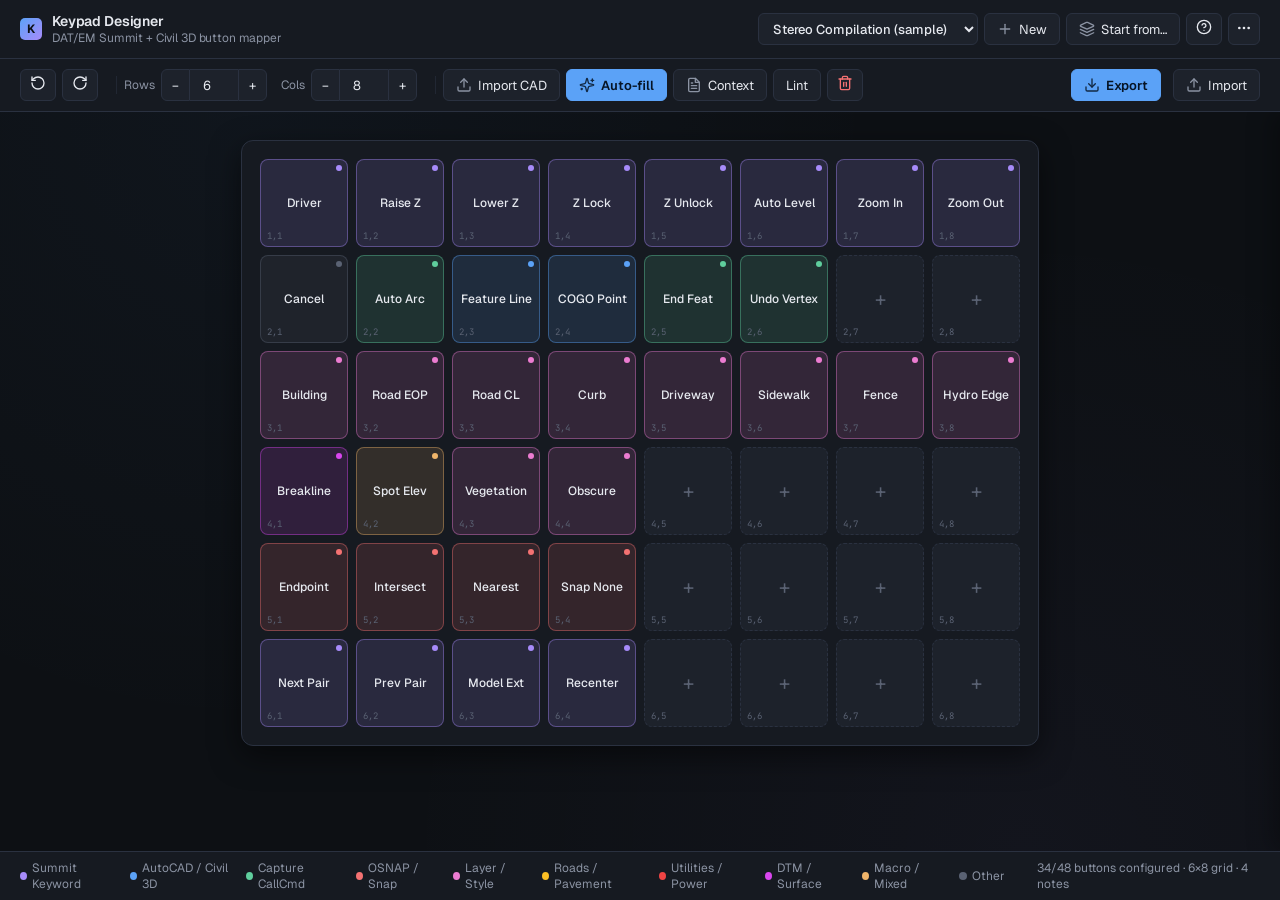
==== commit 134cf0d4: "chore(ui): drop Preset dropdown, clamp grid to real DAT/EM size DAT/EM Keypad Controller is fixed at" ====
--- a/index.html
+++ b/index.html
@@ -48,27 +48,18 @@
       <button id="redoBtn" class="icon" onclick="doRedo()" title="Redo (Cmd/Ctrl + Shift + Z, or Cmd/Ctrl + Y)" disabled><span data-icon="rotateRight"></span></button>
     </div>
     <div class="group">
-      <label>Rows</label>
+      <label title="DAT/EM Keypad Controller is fixed at 14 columns × 18 rows. Smaller grids are fine for partial overlays — on export the .dkf gets padded to 14 × 18.">Rows</label>
       <div class="stepper">
         <button onclick="changeGrid(-1, 0)">−</button>
-        <input type="number" id="rowsInput" min="1" max="20" readonly>
+        <input type="number" id="rowsInput" min="1" max="18" readonly>
         <button onclick="changeGrid(1, 0)">+</button>
       </div>
       <label style="margin-left:8px">Cols</label>
       <div class="stepper">
         <button onclick="changeGrid(0, -1)">−</button>
-        <input type="number" id="colsInput" min="1" max="20" readonly>
+        <input type="number" id="colsInput" min="1" max="14" readonly>
         <button onclick="changeGrid(0, 1)">+</button>
       </div>
-    </div>
-    <div class="group">
-      <label>Preset</label>
-      <select onchange="applyPreset(this.value); this.value=''">
-        <option value="">Apply size...</option>
-        <option value="6,8">6 × 8 (small overlay)</option>
-        <option value="9,12">9 × 12 (medium overlay)</option>
-        <option value="18,14">18 × 14 (full DAT/EM keypad, 252 buttons)</option>
-      </select>
     </div>
     <div class="group">
       <button onclick="openDxfImport()" title="Generate buttons from layers in a CAD .dxf / .dwg / .dwt file"><span class="btn-icon" data-icon="upload"></span>Import CAD</button>
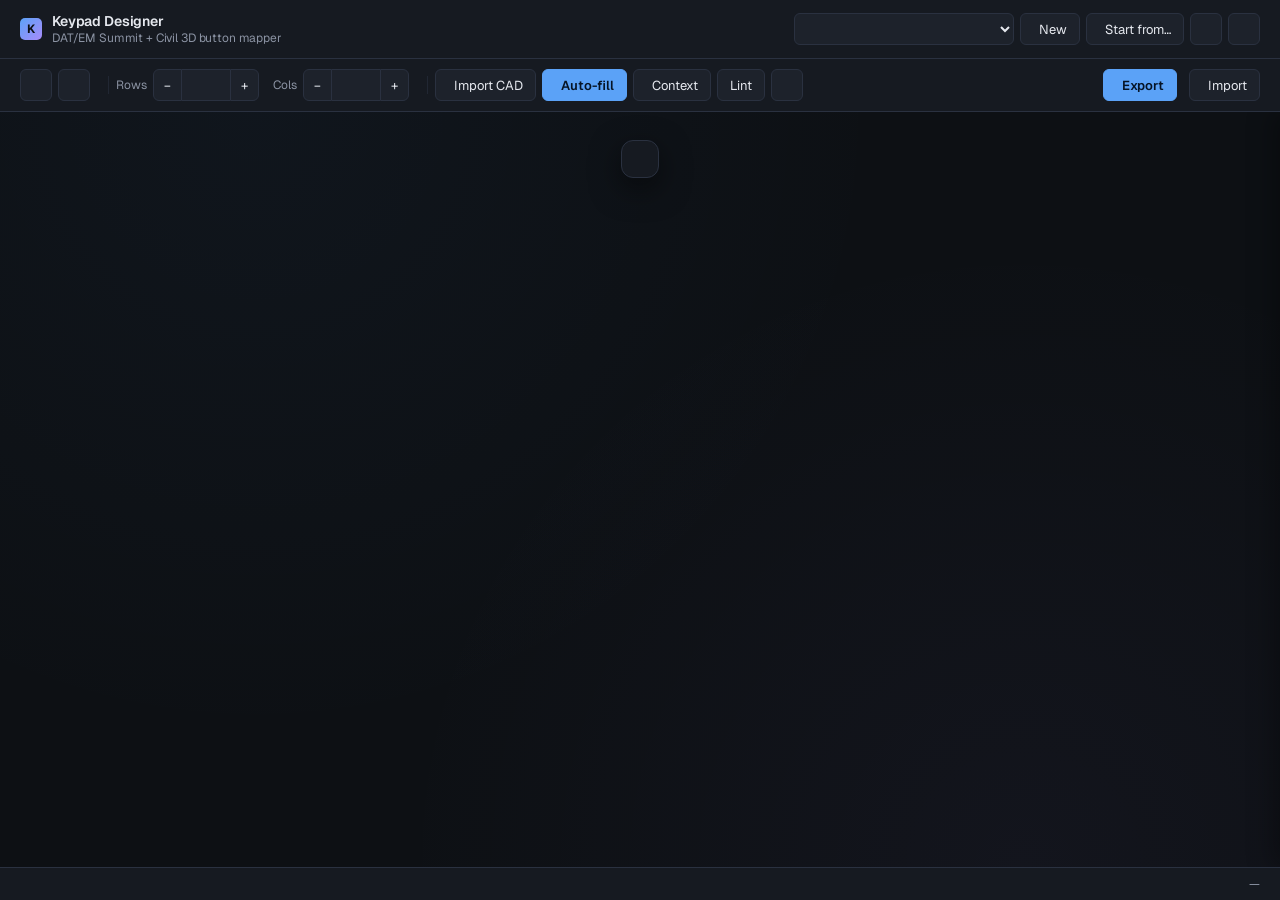
==== commit 77a6ff81: "feat(macros): switch editor convention to literal {RET} tokens The previous editor convention used A" ====
--- a/index.html
+++ b/index.html
@@ -65,7 +65,7 @@
       <button onclick="openDxfImport()" title="Generate buttons from layers in a CAD .dxf / .dwg / .dwt file"><span class="btn-icon" data-icon="upload"></span>Import CAD</button>
       <button onclick="openAutofill()" title="Auto-generate a complete keypad layout from your project context" class="primary"><span class="btn-icon" data-icon="sparkles"></span>Auto-fill</button>
       <button onclick="openContext()" title="Edit project feature codes and conventions"><span class="btn-icon" data-icon="fileText"></span>Context</button>
-      <button onclick="openLint()" id="lintBtn" title="Find common button-command bugs across the whole keypad (missing ^C^C, unclosed -LAYER, dialog INSERT, non-transparent OSNAP, etc.) and apply one-click fixes.">Lint</button>
+      <button onclick="openLint()" id="lintBtn" title="Find common button-command bugs across the whole keypad (legacy ^C^C / ; syntax, unclosed -LAYER, dialog INSERT, non-transparent OSNAP, etc.) and apply one-click fixes.">Lint</button>
       <button onclick="clearAll()" class="icon danger" title="Clear all buttons in this project (cannot be undone via a single click — use Cmd/Ctrl+Z if you change your mind)"><span data-icon="trash"></span></button>
     </div>
     <div class="spacer"></div>
@@ -169,18 +169,17 @@
 
         <div class="field">
           <label>Commands</label>
-          <textarea id="fCommands" rows="6" placeholder="^C^C_PLINE&#10;_LAYER;S;UTIL_WATER;;"></textarea>
+          <textarea id="fCommands" rows="6" placeholder="-LAYER{RET}SET{RET}UTIL_WATER{RET}{RET}_PLINE"></textarea>
           <div id="lintList" class="lint-list"></div>
           <div class="examples">
             <div class="ex-title">Examples (click to insert)</div>
             <div class="ex-group">AutoCAD / Civil 3D</div>
-            <div class="ex-item">^C^C<span class="ex-desc"> — cancel running command</span></div>
-            <div class="ex-item">^C^C_3DPOLY<span class="ex-desc"> — start 3D polyline</span></div>
-            <div class="ex-item">^C^C-LAYER;S;LAYER_NAME;;<span class="ex-desc"> — set active layer</span></div>
-            <div class="ex-item">^C^C-INSERT;BLOCKNAME;<span class="ex-desc"> — insert a block (then click)</span></div>
-            <div class="ex-item">'_-osnap;end<span class="ex-desc"> — set OSNAP to endpoint</span></div>
-            <div class="ex-item">^C^C_AECCDRAWFEATURELINES<span class="ex-desc"> — Civil 3D feature line</span></div>
-            <div class="ex-item">^C^C_AECCCREATEPTMANUAL<span class="ex-desc"> — create COGO point</span></div>
+            <div class="ex-item">_3DPOLY<span class="ex-desc"> — start 3D polyline</span></div>
+            <div class="ex-item">-LAYER{RET}SET{RET}LAYER_NAME{RET}{RET}<span class="ex-desc"> — set active layer</span></div>
+            <div class="ex-item">-INSERT{RET}BLOCKNAME{RET}<span class="ex-desc"> — insert a block (then click)</span></div>
+            <div class="ex-item">'_-osnap{RET}end<span class="ex-desc"> — set OSNAP to endpoint (transparent)</span></div>
+            <div class="ex-item">_AECCDRAWFEATURELINES<span class="ex-desc"> — Civil 3D feature line</span></div>
+            <div class="ex-item">_AECCCREATEPTMANUAL<span class="ex-desc"> — create COGO point</span></div>
             <div class="ex-group">DAT/EM Capture</div>
             <div class="ex-item">AUTOARC3D<span class="ex-desc"> — 3D auto-arc (preferred for stereo)</span></div>
             <div class="ex-item">AUTOARC2D<span class="ex-desc"> — 2D auto-arc</span></div>
@@ -428,13 +427,13 @@
       <p class="guide-intro">If you're new to keypad-driven aerial photogrammetry compilation in Civil 3D + DAT/EM Summit Evolution, this is the 5-minute primer. Skim once, come back when needed.</p>
 
       <h3>1. Macro syntax — the prefixes that matter</h3>
-      <p>Every keypad button sends a command string. Five prefixes are doing the heavy lifting:</p>
+      <p>Every keypad button sends a command string. The DAT/EM keypad executes it as a stream of keystrokes, so the format mirrors what you'd type at the AutoCAD command line:</p>
       <ul>
-        <li><code>^C^C</code> — cancels any running command before yours starts. Always use it on the first line of an AutoCAD/Civil 3D macro, or your button gets eaten by whatever was already running.</li>
+        <li><code>{RET}</code> — the literal token for Enter. Use it between every prompt: <code>-LAYER{RET}SET{RET}BLDG{RET}{RET}</code> is <em>dash-LAYER, Enter, SET, Enter, BLDG, Enter, Enter</em>. The trailing <code>{RET}{RET}</code> exits the LAYER command — forgetting the second one leaves LAYER hanging and eating your next keypress.</li>
         <li><code>_</code> — language-independent command name. <code>_LINE</code> works on French Civil 3D; bare <code>LINE</code> might not. Use it on every AutoCAD command.</li>
         <li><code>-</code> — suppresses the dialog popup. <code>LAYER</code> opens the Layer Manager (breaks your collection rhythm). <code>-LAYER</code> runs at the command line. Always use the dash form while digitizing.</li>
-        <li><code>'</code> — transparent command. Runs inside the current command without ending it. Mostly for mid-feature OSNAP toggles: <code>'_-osnap;end</code>.</li>
-        <li><code>;</code> — equals pressing Enter. <code>-LAYER;S;BLDG;;</code> is <em>dash-LAYER, Enter, Set, Enter, BLDG, Enter, Enter</em>. The trailing <code>;;</code> exits the LAYER command — forgetting it leaves LAYER hanging and eating your next keypress.</li>
+        <li><code>'</code> — transparent command. Runs inside the current command without ending it. Mostly for mid-feature OSNAP toggles: <code>'_-osnap{RET}end</code>.</li>
+        <li><strong>No <code>^C^C</code>, no <code>;</code>, no real newlines.</strong> The AutoCAD CUI conventions (<code>^C^C</code> for cancel, <code>;</code> for Enter, multi-line macros with <code>\n</code>) do <em>not</em> work on a DAT/EM keypad — <code>^C^C</code> arrives as literal text and breaks the next prompt. Use only the format above.</li>
       </ul>
 
       <h3>2. Three command types, three places they run</h3>
@@ -447,17 +446,17 @@
       <h3>3. Patterns you'll use constantly</h3>
       <dl class="guide-dl">
         <dt>Switch layer + start linear collection</dt>
-        <dd><code>^C^C-LAYER;S;V-ROAD-PAVE;;\nAUTOARC3D</code> — DAT/EM Capture's 3D auto-arc, the default for ground-following linear features (roads, curbs, fences, edges, hydro).</dd>
+        <dd><code>-LAYER{RET}SET{RET}V-ROAD-PAVE{RET}{RET}AUTOARC3D</code> — DAT/EM Capture's 3D auto-arc, the default for ground-following linear features (roads, curbs, fences, edges, hydro).</dd>
         <dt>Switch layer + collect a building / right-angle feature</dt>
-        <dd><code>^C^C-LAYER;S;V-BLDG;;\nPSQR2D</code> — DAT/EM "place square" auto-squares 90° corners. Use for buildings, decks, foundations, porches, garages, retaining-wall corners, anything orthogonal.</dd>
+        <dd><code>-LAYER{RET}SET{RET}V-BLDG{RET}{RET}PSQR2D</code> — DAT/EM "place square" auto-squares 90° corners. Use for buildings, decks, foundations, porches, garages, retaining-wall corners, anything orthogonal.</dd>
         <dt>Switch layer + insert a symbol</dt>
-        <dd><code>^C^C-LAYER;S;V-UTIL-POWR-POLE;;\n-INSERT;POLE;</code> — point features. Macro ends at the insertion-point prompt; you click in the stereo image to place.</dd>
+        <dd><code>-LAYER{RET}SET{RET}V-UTIL-POWR-POLE{RET}{RET}-INSERT{RET}POLE{RET}</code> — point features. Macro ends at the insertion-point prompt; you click in the stereo image to place.</dd>
         <dt>Breakline for surface generation</dt>
-        <dd><code>^C^C-LAYER;S;V-TOPO-BRKL;;\n_AECCDRAWFEATURELINES</code> — Civil 3D feature line. These can be added to a TIN as actual surface breaklines.</dd>
+        <dd><code>-LAYER{RET}SET{RET}V-TOPO-BRKL{RET}{RET}_AECCDRAWFEATURELINES</code> — Civil 3D feature line. These can be added to a TIN as actual surface breaklines.</dd>
         <dt>Spot elevation as COGO point</dt>
-        <dd><code>^C^C-LAYER;S;V-TOPO-SPOT;;\n_AECCCREATEPTMANUAL</code> — surveyable, gets a number, drops on the right layer.</dd>
+        <dd><code>-LAYER{RET}SET{RET}V-TOPO-SPOT{RET}{RET}_AECCCREATEPTMANUAL</code> — surveyable, gets a number, drops on the right layer.</dd>
         <dt>Mid-feature snap toggle</dt>
-        <dd><code>'_-osnap;end</code> — transparent OSNAP set, doesn't interrupt the active drawing command.</dd>
+        <dd><code>'_-osnap{RET}end</code> — transparent OSNAP set, doesn't interrupt the active drawing command.</dd>
       </dl>
 
       <h3>4. Stereo workflow tips</h3>
@@ -479,9 +478,9 @@
 
       <h3>6. Common mistakes that bite</h3>
       <ul>
-        <li><strong>Forgetting <code>^C^C</code></strong> — your macro starts mid-way through a still-running command. Almost always wrong.</li>
+        <li><strong>Using <code>^C^C</code> or <code>;</code></strong> — these are AutoCAD CUI conventions and arrive as literal text on a DAT/EM keypad, breaking the next prompt. Use <code>{RET}</code> tokens and no cancel prefix.</li>
         <li><strong>Bare <code>LAYER</code></strong> instead of <code>-LAYER</code> — the dialog pops during your collection.</li>
-        <li><strong>Missing trailing <code>;;</code></strong> on <code>-LAYER;S;NAME;;</code> — LAYER stays open and consumes your next keypress.</li>
+        <li><strong>Missing trailing <code>{RET}{RET}</code></strong> on <code>-LAYER{RET}SET{RET}NAME{RET}{RET}</code> — LAYER stays open and consumes your next keypress.</li>
         <li><strong>Case-wrong Summit keywords</strong> — <code>driver</code> is silent, only <code>Driver</code> works.</li>
         <li><strong>Capture commands without Capture loaded</strong> — layer switches fine, then <code>AUTOARC3D</code> hits an unknown command and you're staring at an empty command line.</li>
         <li><strong>Two keypads open at once</strong> — one wins the connection, the other quietly drops commands. Close the extra.</li>
--- a/css/app.css
+++ b/css/app.css
@@ -212,7 +212,6 @@
   box-shadow: var(--shadow-lg);
 }
 .key {
-  aspect-ratio: 1;
   min-width: 72px;
   background: var(--bg-elev-2);
   border: 1px solid var(--border);
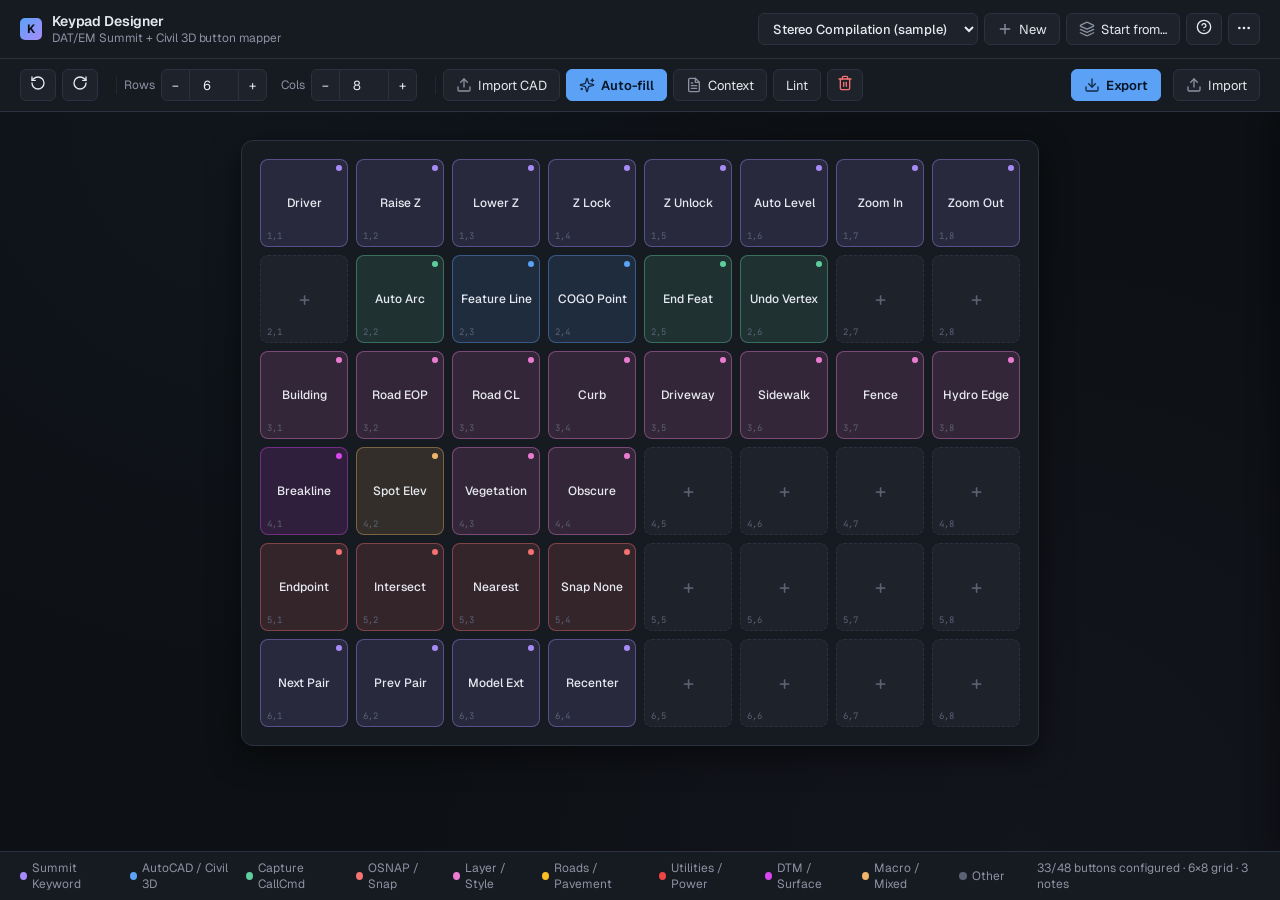
==== commit df4f6de6: "feat(editor): repeat-placement toggle for -INSERT buttons (LBPLACE) Civil 3D 2018 has no native "Rep" ====
--- a/index.html
+++ b/index.html
@@ -165,6 +165,17 @@
             <span id="fBitmapPreview" class="bitmap-preview-tile" style="display:none"></span>
             <span id="fBitmapStatus" class="bitmap-status"></span>
           </div>
+        </div>
+
+        <div class="field" id="fRepeatRow" style="display:none">
+          <label class="checkbox-row">
+            <input type="checkbox" id="fRepeat">
+            <span>Repeat placement (LBPLACE) — keep clicking to place more blocks until Esc</span>
+          </label>
+          <p class="field-hint">
+            Requires <code>LBPLACE.lsp</code> loaded once in AutoCAD via APPLOAD →
+            <button type="button" id="fRepeatHelpBtn" class="link-btn">show the LISP</button>.
+          </p>
         </div>
 
         <div class="field">
@@ -254,6 +265,28 @@
   </div>
 </div>
 
+<!-- LBPLACE LISP MODAL -->
+<div class="modal-bg" id="lbplaceModal">
+  <div class="modal" style="width:640px">
+    <header>LBPLACE.lsp — load once in AutoCAD</header>
+    <div class="modal-body">
+      <p style="color:var(--text-dim);font-size:12.5px;margin-top:0;line-height:1.5">
+        Save this as <code>LBPLACE.lsp</code>, then in AutoCAD run <code>APPLOAD</code> → browse to the file → click the <strong style="color:var(--text)">Add to Startup Suite</strong> briefcase icon → close. Test by typing <code>LBPLACE</code> at the command line. Civil 3D 2018 may require the folder to be in <em>Options → Files → Trusted Locations</em>.
+      </p>
+      <p style="color:var(--text-faint);font-size:12px;margin:0 0 10px;line-height:1.5">
+        Keypad macro form for buttons that use this:
+        <code style="display:block;margin-top:4px">LBPLACE{RET}&lt;layer&gt;{RET}&lt;block&gt;{RET}&lt;scale&gt;{RET}&lt;rotation&gt;{RET}</code>
+      </p>
+      <textarea class="export-text" id="lbplaceText" readonly style="height:340px"></textarea>
+    </div>
+    <footer>
+      <button onclick="closeModal('lbplaceModal')">Close</button>
+      <button onclick="copyLbplaceLisp()" class="primary">Copy to clipboard</button>
+      <button onclick="downloadLbplaceLisp()">Download .lsp</button>
+    </footer>
+  </div>
+</div>
+
 <!-- IMPORT MODAL -->
 <div class="modal-bg" id="importModal" data-keep-on-bg-click="true">
   <div class="modal">
--- a/css/app.css
+++ b/css/app.css
@@ -398,6 +398,12 @@
 .link-btn {
   background: none; border: none; color: var(--accent, #5ba2f7);
   text-decoration: underline; cursor: pointer; padding: 0; font: inherit;
+}
+.field-hint {
+  margin: 6px 0 0; font-size: 12px; color: var(--text-faint); line-height: 1.4;
+}
+.field-hint code {
+  font-size: 11px; background: var(--bg-elev); padding: 1px 5px; border-radius: 3px;
 }
 .dxf-controls {
   display: flex; gap: 12px; align-items: center; flex-wrap: wrap;
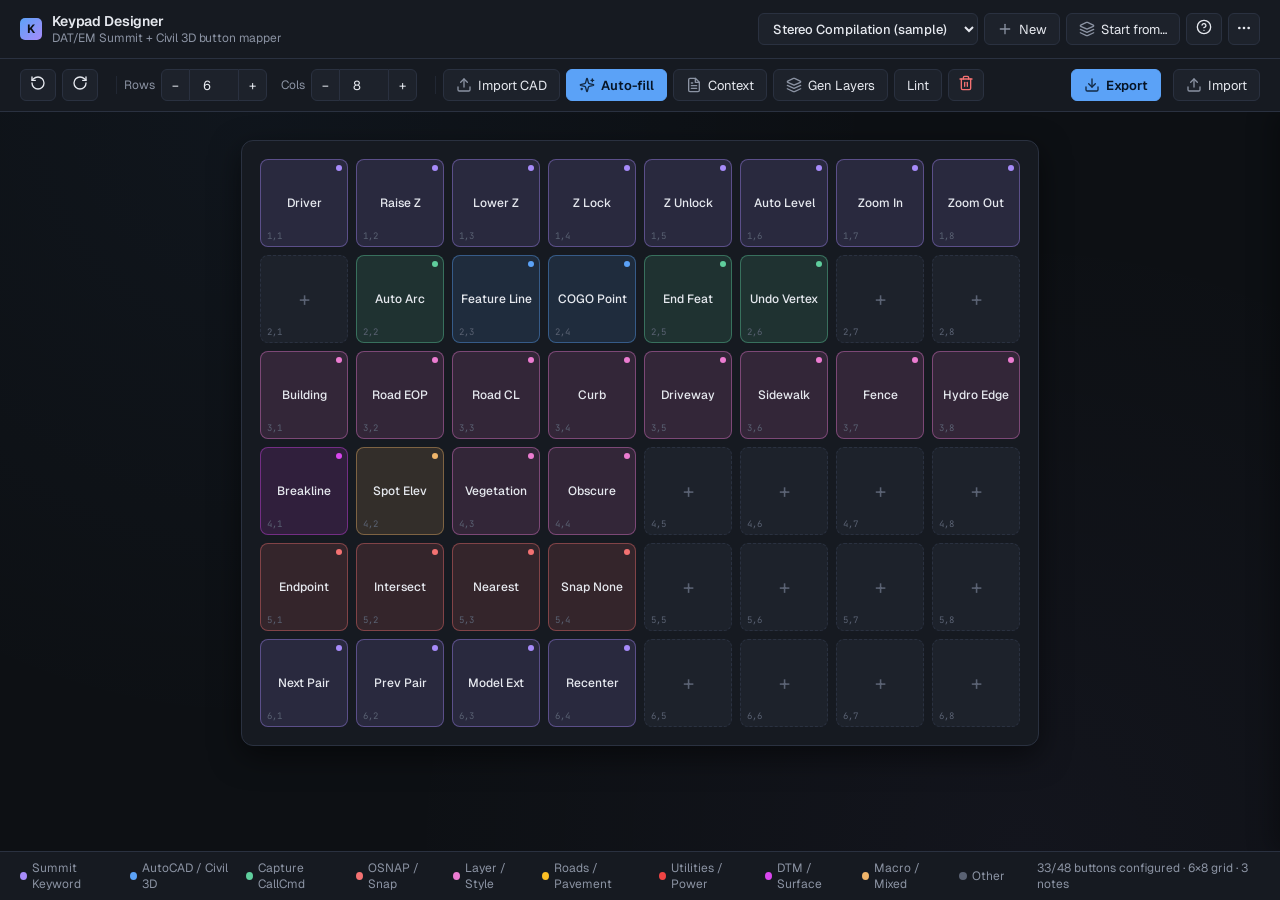
==== commit 68b183da: "feat: generate AutoCAD layer DXF from PDF spec + keypad button layers New "Gen Layers" toolbar butto" ====
--- a/index.html
+++ b/index.html
@@ -65,6 +65,7 @@
       <button onclick="openDxfImport()" title="Generate buttons from layers in a CAD .dxf / .dwg / .dwt file"><span class="btn-icon" data-icon="upload"></span>Import CAD</button>
       <button onclick="openAutofill()" title="Auto-generate a complete keypad layout from your project context" class="primary"><span class="btn-icon" data-icon="sparkles"></span>Auto-fill</button>
       <button onclick="openContext()" title="Edit project feature codes and conventions"><span class="btn-icon" data-icon="fileText"></span>Context</button>
+      <button onclick="openGenLayers()" title="Upload a project-spec PDF and generate an AutoCAD .dxf with every layer your keypad needs (open in AutoCAD, Save As .dwt)."><span class="btn-icon" data-icon="layers"></span>Gen Layers</button>
       <button onclick="openLint()" id="lintBtn" title="Find common button-command bugs across the whole keypad (legacy ^C^C / ; syntax, unclosed -LAYER, dialog INSERT, non-transparent OSNAP, etc.) and apply one-click fixes.">Lint</button>
       <button onclick="clearAll()" class="icon danger" title="Clear all buttons in this project (cannot be undone via a single click — use Cmd/Ctrl+Z if you change your mind)"><span data-icon="trash"></span></button>
     </div>
@@ -265,6 +266,50 @@
   </div>
 </div>
 
+<!-- GENERATE LAYERS MODAL -->
+<div class="modal-bg" id="genLayersModal" data-keep-on-bg-click="true">
+  <div class="modal" style="width:640px">
+    <header>
+      <span class="modal-header-icon" data-icon="sparkles" data-icon-size="18"></span>
+      Generate AutoCAD Layers
+    </header>
+    <div class="modal-body">
+      <p style="color:var(--text-dim);font-size:12.5px;margin-top:0;line-height:1.5">
+        Upload a project spec PDF and Claude will extract layer definitions (name, color, linetype, lineweight). The result is unioned with every layer name your keypad buttons reference, then exported as a <strong style="color:var(--text)">.dxf</strong> you can open in AutoCAD and <em>Save As</em> a <strong style="color:var(--text)">.dwt</strong> template.
+      </p>
+
+      <div class="field" style="margin:14px 0 8px">
+        <label>Project spec PDF <span style="color:var(--text-faint);font-weight:400">— optional</span></label>
+        <input type="file" id="genLayersPdf" accept=".pdf,application/pdf">
+        <p class="field-hint" id="genLayersPdfStatus">No PDF selected — the AI will still pull layers from your keypad buttons.</p>
+      </div>
+
+      <div class="field">
+        <label class="checkbox-row">
+          <input type="checkbox" id="genLayersIncludeContext" checked>
+          <span>Include the project's <em>Context</em> textarea as additional input</span>
+        </label>
+      </div>
+
+      <div style="display:flex;gap:8px;margin:14px 0 12px">
+        <button type="button" id="genLayersGenerateBtn" class="primary" onclick="generateLayers()">Generate</button>
+        <span id="genLayersStatus" class="ai-status"></span>
+      </div>
+
+      <div id="genLayersResult" style="display:none">
+        <p style="color:var(--text-dim);font-size:12.5px;margin:0 0 8px;line-height:1.5">
+          <strong style="color:var(--text)" id="genLayersCount">0</strong> layers extracted. Review the list, then download.
+        </p>
+        <div id="genLayersList" class="gen-layers-list"></div>
+      </div>
+    </div>
+    <footer>
+      <button onclick="closeModal('genLayersModal')">Close</button>
+      <button id="genLayersDownloadBtn" onclick="downloadLayersDxf()" class="primary" disabled>Download .dxf</button>
+    </footer>
+  </div>
+</div>
+
 <!-- LBPLACE LISP MODAL -->
 <div class="modal-bg" id="lbplaceModal">
   <div class="modal" style="width:640px">
--- a/css/app.css
+++ b/css/app.css
@@ -404,6 +404,32 @@
 }
 .field-hint code {
   font-size: 11px; background: var(--bg-elev); padding: 1px 5px; border-radius: 3px;
+}
+.gen-layers-list {
+  max-height: 360px; overflow-y: auto;
+  border: 1px solid var(--border); border-radius: 6px;
+  background: var(--bg);
+}
+.gen-layer-row {
+  display: flex; align-items: center; gap: 10px;
+  padding: 7px 12px; border-bottom: 1px solid var(--border);
+  font-size: 12.5px;
+}
+.gen-layer-row:last-child { border-bottom: none; }
+.gen-layer-swatch {
+  width: 12px; height: 12px; border-radius: 2px;
+  border: 1px solid rgba(0,0,0,0.25); flex: 0 0 auto;
+}
+.gen-layer-tag {
+  font-size: 10px; padding: 1px 6px; border-radius: 10px;
+  text-transform: uppercase; letter-spacing: 0.04em; font-weight: 600;
+}
+.gen-layer-tag-keypad { background: rgba(91,162,247,0.15); color: #5ba2f7; }
+.gen-layer-tag-pdf    { background: rgba(167,139,250,0.18); color: #a78bfa; }
+.gen-layer-tag-both   { background: rgba(95,206,157,0.18); color: #5fce9d; }
+.gen-layer-desc {
+  color: var(--text-faint); font-size: 11.5px; margin-left: auto;
+  overflow: hidden; text-overflow: ellipsis; white-space: nowrap; max-width: 50%;
 }
 .dxf-controls {
   display: flex; gap: 12px; align-items: center; flex-wrap: wrap;
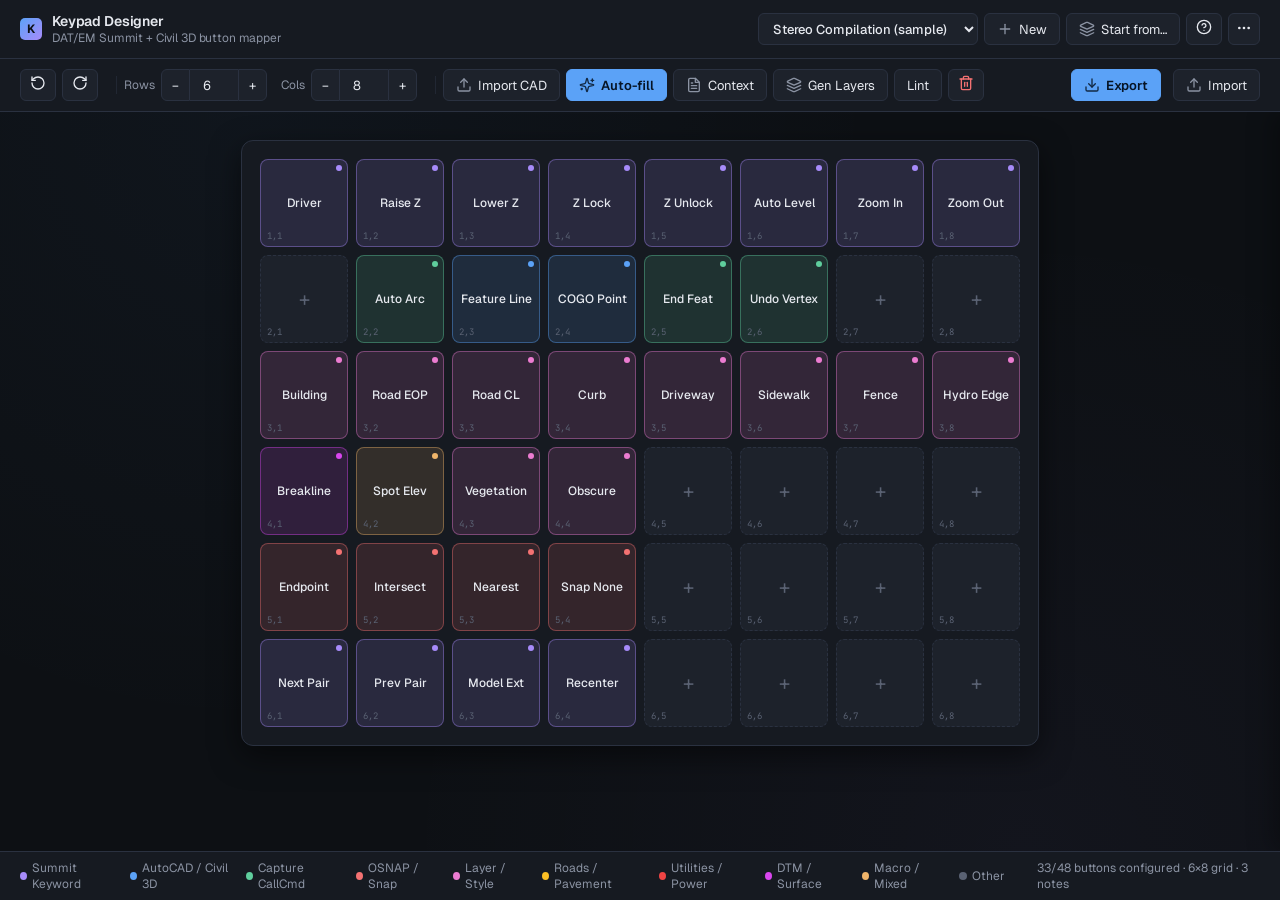
==== commit 3116ba2a: "feat(gen-layers): "Both LISPs (.zip)" download bundles LBPLACE + LOADLAYERS User wanted one click to" ====
--- a/index.html
+++ b/index.html
@@ -275,7 +275,7 @@
     </header>
     <div class="modal-body">
       <p style="color:var(--text-dim);font-size:12.5px;margin-top:0;line-height:1.5">
-        Upload a project spec PDF and Claude will extract layer definitions (name, color, linetype, lineweight). The result is unioned with every layer name your keypad buttons reference, then exported as a <strong style="color:var(--text)">.dxf</strong> you can open in AutoCAD and <em>Save As</em> a <strong style="color:var(--text)">.dwt</strong> template.
+        Upload a project spec PDF and Claude will extract layer definitions (name + color). The result is unioned with every layer name your keypad buttons reference, then exported as a <strong style="color:var(--text)">LOADLAYERS.lsp</strong> you load once in AutoCAD via APPLOAD. Run <code>LOADLAYERS</code> at the command line and the layers appear in your current drawing — then <em>File → Save As → DWG Template (*.dwt)</em> to lock them into a project template.
       </p>
 
       <div class="field" style="margin:14px 0 8px">
@@ -305,7 +305,9 @@
     </div>
     <footer>
       <button onclick="closeModal('genLayersModal')">Close</button>
-      <button id="genLayersDownloadBtn" onclick="downloadLayersDxf()" class="primary" disabled>Download .dxf</button>
+      <button id="genLayersDownloadBtn" onclick="downloadLayersLisp()" class="primary" disabled>Download .lsp</button>
+      <button id="genLayersDownloadBundleBtn" onclick="downloadLayersBundle()" disabled>Both LISPs (.zip)</button>
+      <button id="genLayersDownloadDxfBtn" onclick="downloadLayersDxf()" disabled>…or .dxf</button>
     </footer>
   </div>
 </div>
